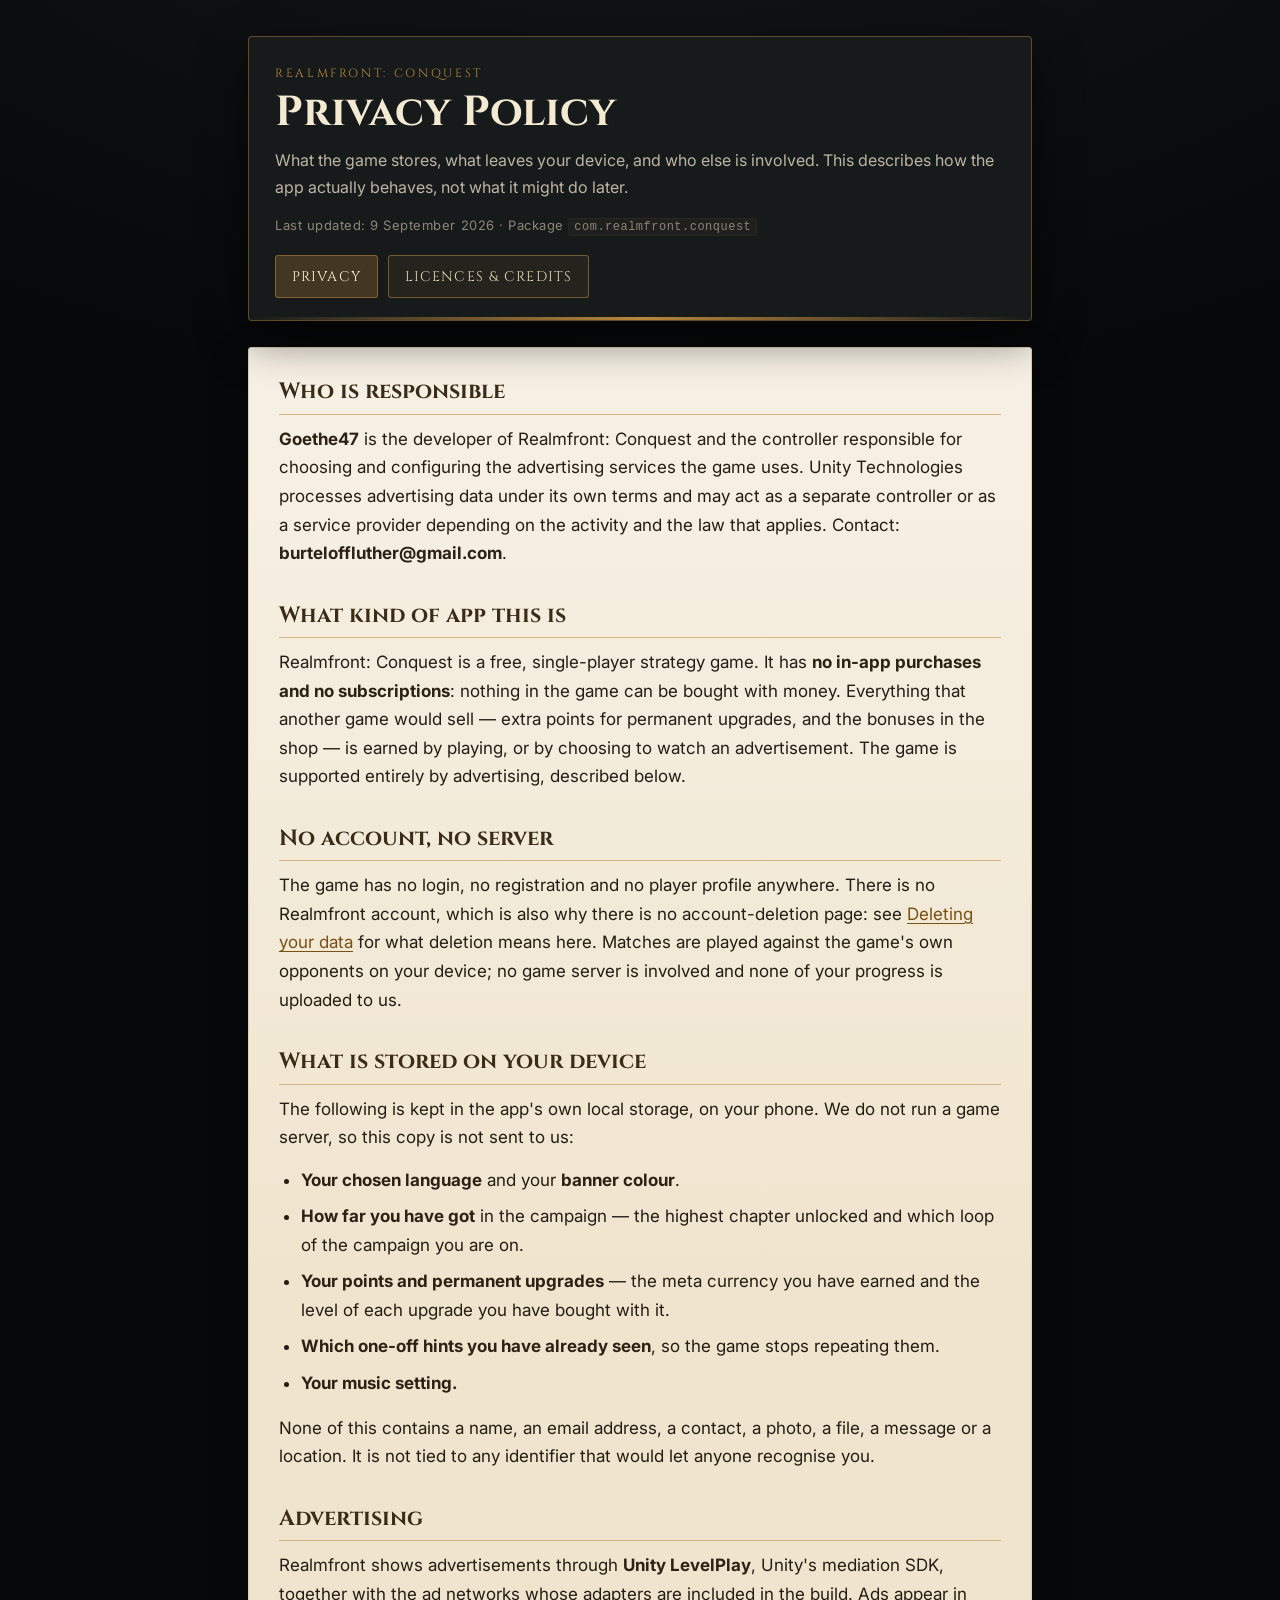
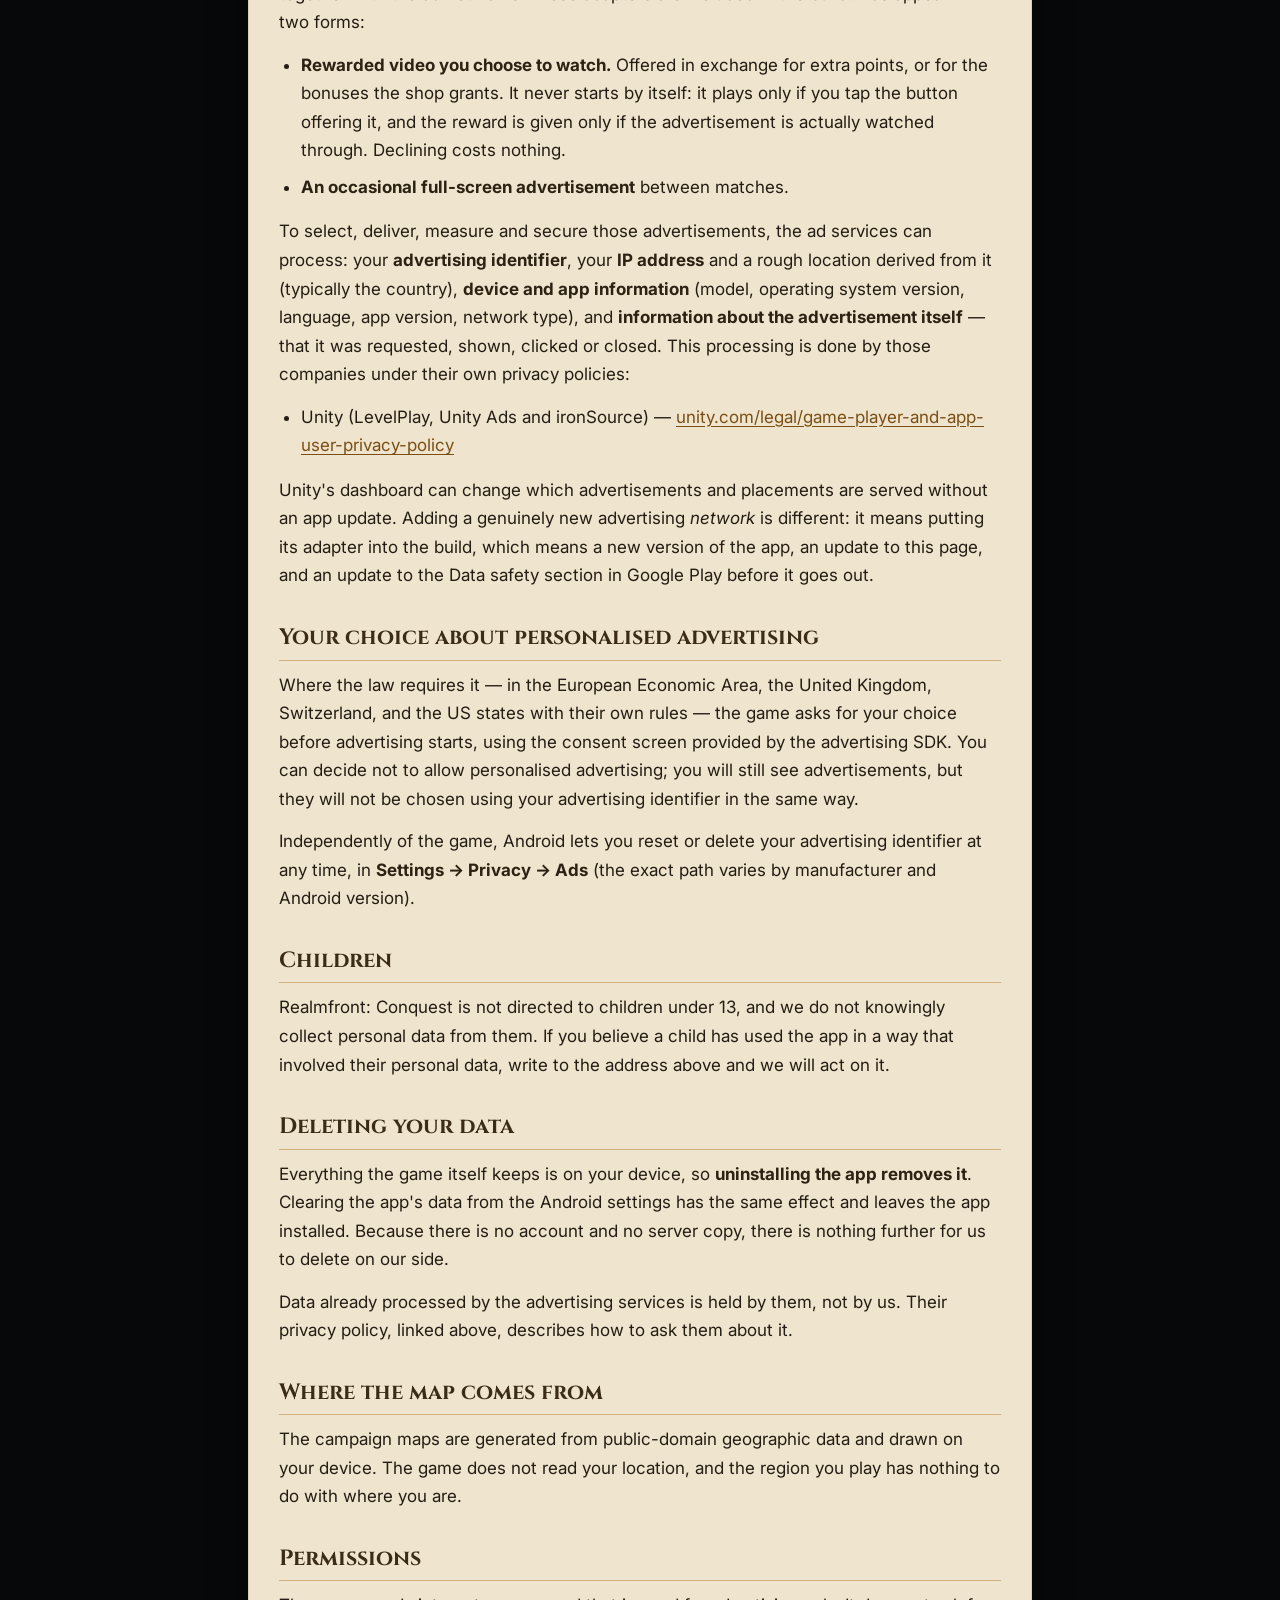
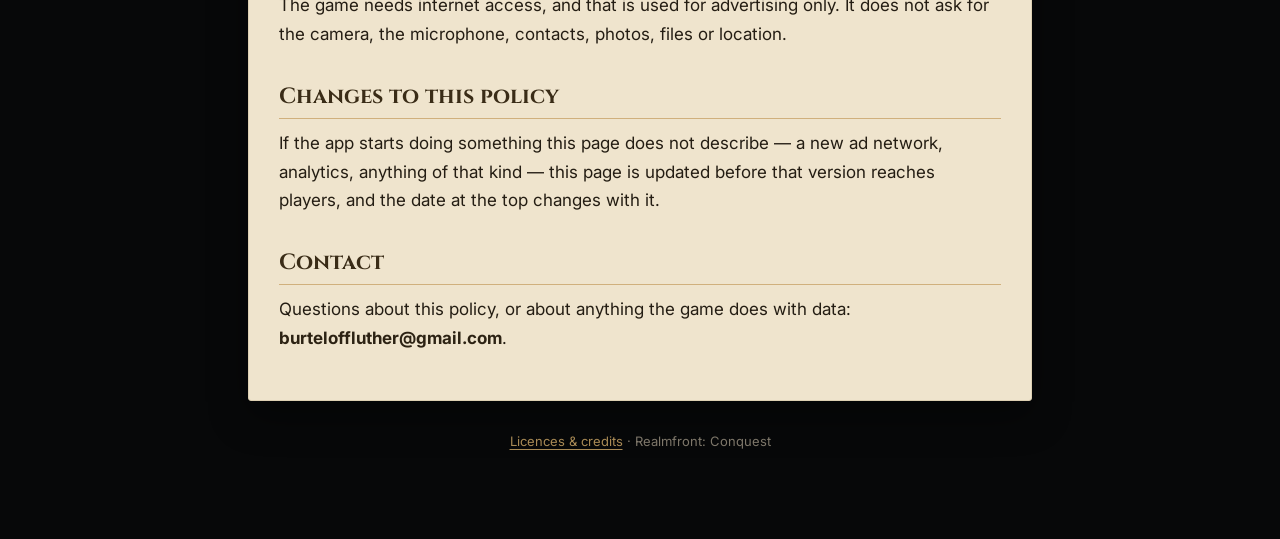
==== index.html @ 70ff1610 "Завести правовые страницы Realmfront Политика конфиденциальности и список лицензий, статическим сайт" ====
<!doctype html>
<html lang="en">
<head>
  <meta charset="utf-8" />
  <meta name="viewport" content="width=device-width,initial-scale=1" />
  <title>Realmfront: Conquest — Privacy Policy</title>
  <meta name="description" content="Privacy policy for Realmfront: Conquest, a free ad-supported strategy game for Android." />
  <link rel="stylesheet" href="styles.css" />
</head>
<body>
  <main class="container">
    <header class="deck">
      <p class="eyebrow">Realmfront: Conquest</p>
      <h1>Privacy Policy</h1>
      <p class="lead">What the game stores, what leaves your device, and who else is involved. This describes how the app actually behaves, not what it might do later.</p>
      <p class="stamp">Last updated: 9 September 2026 · Package <code>com.realmfront.conquest</code></p>
      <nav class="nav">
        <a href="index.html" aria-current="page">Privacy</a>
        <a href="licenses.html">Licences &amp; credits</a>
      </nav>
    </header>

    <section class="sheet">
      <h2>Who is responsible</h2>
      <p><strong>Goethe47</strong> is the developer of Realmfront: Conquest and the controller responsible for choosing and configuring the advertising services the game uses. Unity Technologies processes advertising data under its own terms and may act as a separate controller or as a service provider depending on the activity and the law that applies. Contact: <strong>burteloffluther@gmail.com</strong>.</p>

      <h2>What kind of app this is</h2>
      <p>Realmfront: Conquest is a free, single-player strategy game. It has <strong>no in-app purchases and no subscriptions</strong>: nothing in the game can be bought with money. Everything that another game would sell — extra points for permanent upgrades, and the bonuses in the shop — is earned by playing, or by choosing to watch an advertisement. The game is supported entirely by advertising, described below.</p>

      <h2>No account, no server</h2>
      <p>The game has no login, no registration and no player profile anywhere. There is no Realmfront account, which is also why there is no account-deletion page: see <a href="#deletion">Deleting your data</a> for what deletion means here. Matches are played against the game's own opponents on your device; no game server is involved and none of your progress is uploaded to us.</p>

      <h2>What is stored on your device</h2>
      <p>The following is kept in the app's own local storage, on your phone. We do not run a game server, so this copy is not sent to us:</p>
      <ul>
        <li><strong>Your chosen language</strong> and your <strong>banner colour</strong>.</li>
        <li><strong>How far you have got</strong> in the campaign — the highest chapter unlocked and which loop of the campaign you are on.</li>
        <li><strong>Your points and permanent upgrades</strong> — the meta currency you have earned and the level of each upgrade you have bought with it.</li>
        <li><strong>Which one-off hints you have already seen</strong>, so the game stops repeating them.</li>
        <li><strong>Your music setting.</strong></li>
      </ul>
      <p>None of this contains a name, an email address, a contact, a photo, a file, a message or a location. It is not tied to any identifier that would let anyone recognise you.</p>

      <h2>Advertising</h2>
      <p>Realmfront shows advertisements through <strong>Unity LevelPlay</strong>, Unity's mediation SDK, together with the ad networks whose adapters are included in the build. Ads appear in two forms:</p>
      <ul>
        <li><strong>Rewarded video you choose to watch.</strong> Offered in exchange for extra points, or for the bonuses the shop grants. It never starts by itself: it plays only if you tap the button offering it, and the reward is given only if the advertisement is actually watched through. Declining costs nothing.</li>
        <li><strong>An occasional full-screen advertisement</strong> between matches.</li>
      </ul>
      <p>To select, deliver, measure and secure those advertisements, the ad services can process: your <strong>advertising identifier</strong>, your <strong>IP address</strong> and a rough location derived from it (typically the country), <strong>device and app information</strong> (model, operating system version, language, app version, network type), and <strong>information about the advertisement itself</strong> — that it was requested, shown, clicked or closed. This processing is done by those companies under their own privacy policies:</p>
      <ul>
        <li>Unity (LevelPlay, Unity Ads and ironSource) — <a href="https://unity.com/legal/game-player-and-app-user-privacy-policy" rel="noopener">unity.com/legal/game-player-and-app-user-privacy-policy</a></li>
      </ul>
      <p>Unity's dashboard can change which advertisements and placements are served without an app update. Adding a genuinely new advertising <em>network</em> is different: it means putting its adapter into the build, which means a new version of the app, an update to this page, and an update to the Data safety section in Google Play before it goes out.</p>

      <h2>Your choice about personalised advertising</h2>
      <p>Where the law requires it — in the European Economic Area, the United Kingdom, Switzerland, and the US states with their own rules — the game asks for your choice before advertising starts, using the consent screen provided by the advertising SDK. You can decide not to allow personalised advertising; you will still see advertisements, but they will not be chosen using your advertising identifier in the same way.</p>
      <p>Independently of the game, Android lets you reset or delete your advertising identifier at any time, in <strong>Settings → Privacy → Ads</strong> (the exact path varies by manufacturer and Android version).</p>

      <h2>Children</h2>
      <p>Realmfront: Conquest is not directed to children under 13, and we do not knowingly collect personal data from them. If you believe a child has used the app in a way that involved their personal data, write to the address above and we will act on it.</p>

      <h2 id="deletion">Deleting your data</h2>
      <p>Everything the game itself keeps is on your device, so <strong>uninstalling the app removes it</strong>. Clearing the app's data from the Android settings has the same effect and leaves the app installed. Because there is no account and no server copy, there is nothing further for us to delete on our side.</p>
      <p>Data already processed by the advertising services is held by them, not by us. Their privacy policy, linked above, describes how to ask them about it.</p>

      <h2>Where the map comes from</h2>
      <p>The campaign maps are generated from public-domain geographic data and drawn on your device. The game does not read your location, and the region you play has nothing to do with where you are.</p>

      <h2>Permissions</h2>
      <p>The game needs internet access, and that is used for advertising only. It does not ask for the camera, the microphone, contacts, photos, files or location.</p>

      <h2>Changes to this policy</h2>
      <p>If the app starts doing something this page does not describe — a new ad network, analytics, anything of that kind — this page is updated before that version reaches players, and the date at the top changes with it.</p>

      <h2>Contact</h2>
      <p>Questions about this policy, or about anything the game does with data: <strong>burteloffluther@gmail.com</strong>.</p>
    </section>

    <footer>
      <p><a href="licenses.html">Licences &amp; credits</a> · Realmfront: Conquest</p>
    </footer>
  </main>
</body>
</html>
---- styles.css ----
/* Realmfront: Conquest — legal pages.
   The game is a parchment map under a dark command deck with gold rules, and
   these pages are the same three materials: dark ground, parchment sheet, gold. */

@import url("https://fonts.googleapis.com/css2?family=Cinzel:wght@500;700&family=Inter:wght@400;500;600&display=swap");

:root {
  --ground: #0d0f10;
  --ground-deep: #070809;
  --parchment: #efe4cd;
  --parchment-edge: #ddcfb2;
  --ink: #241d13;
  --ink-soft: #5b4f3c;
  --gold: #b8873c;
  --gold-bright: #d8a85a;
  --gold-line: rgba(184, 135, 60, 0.55);
  --deck: #171a1b;
}

* { box-sizing: border-box; }

html { -webkit-text-size-adjust: 100%; }

body {
  margin: 0;
  background:
    radial-gradient(1200px 700px at 50% -8%, #1b1f20 0%, var(--ground) 55%, var(--ground-deep) 100%);
  color: var(--ink);
  font-family: "Inter", "Segoe UI", system-ui, sans-serif;
  line-height: 1.68;
  font-size: 17px;
}

.container {
  max-width: 820px;
  margin: 0 auto;
  padding: 36px 18px 72px;
}

/* --- the command deck at the top of every page ---------------------------- */

.deck {
  background: var(--deck);
  border: 1px solid rgba(184, 135, 60, 0.45);
  border-radius: 4px;
  padding: 26px 26px 22px;
  margin-bottom: 26px;
  box-shadow: 0 18px 46px rgba(0, 0, 0, 0.55);
  position: relative;
}

.deck::after {
  content: "";
  position: absolute;
  left: 0;
  right: 0;
  bottom: 0;
  height: 3px;
  background: linear-gradient(90deg, transparent, var(--gold), transparent);
}

.eyebrow {
  margin: 0 0 6px;
  font-family: "Cinzel", Georgia, serif;
  letter-spacing: 0.22em;
  text-transform: uppercase;
  font-size: 12px;
  color: var(--gold);
}

.deck h1 {
  margin: 0 0 10px;
  font-family: "Cinzel", Georgia, serif;
  font-weight: 700;
  font-size: clamp(28px, 6vw, 42px);
  line-height: 1.14;
  color: #f4ead2;
}

.lead {
  margin: 0;
  color: #bdb5a4;
  font-size: 16px;
}

.stamp {
  margin: 14px 0 0;
  font-size: 13px;
  color: #8d8677;
  letter-spacing: 0.04em;
}

/* --- the parchment the text is written on --------------------------------- */

.sheet {
  background:
    linear-gradient(180deg, rgba(255, 255, 255, 0.5) 0%, rgba(255, 255, 255, 0) 30%),
    var(--parchment);
  border: 1px solid var(--parchment-edge);
  border-radius: 3px;
  padding: 30px 30px 34px;
  box-shadow: 0 14px 38px rgba(0, 0, 0, 0.42);
}

.sheet + .sheet { margin-top: 22px; }

h2 {
  font-family: "Cinzel", Georgia, serif;
  font-weight: 700;
  font-size: 22px;
  line-height: 1.25;
  margin: 34px 0 10px;
  padding-bottom: 8px;
  border-bottom: 1px solid var(--gold-line);
  color: #3a2c17;
}

.sheet > h2:first-child { margin-top: 0; }

h3 {
  font-family: "Cinzel", Georgia, serif;
  font-size: 17px;
  margin: 22px 0 6px;
  color: #3a2c17;
}

p { margin: 0 0 14px; }

ul { margin: 0 0 16px; padding-left: 22px; }

li { margin-bottom: 8px; }

strong { color: #2c2213; }

code {
  font-family: ui-monospace, "Cascadia Mono", Consolas, monospace;
  font-size: 0.92em;
  background: rgba(90, 70, 40, 0.12);
  border: 1px solid rgba(90, 70, 40, 0.2);
  border-radius: 3px;
  padding: 1px 5px;
}

a { color: #7a4f14; text-underline-offset: 3px; }

a:hover { color: #96631a; }

/* --- credit entries ------------------------------------------------------- */

.credit {
  border-left: 3px solid var(--gold-line);
  padding: 2px 0 2px 16px;
  margin: 0 0 20px;
}

.credit p { margin: 0 0 6px; }

.credit .what {
  font-size: 13px;
  letter-spacing: 0.06em;
  text-transform: uppercase;
  color: var(--ink-soft);
  margin-bottom: 2px;
}

.quote {
  background: rgba(90, 70, 40, 0.09);
  border: 1px solid rgba(90, 70, 40, 0.18);
  border-radius: 3px;
  padding: 12px 14px;
  font-size: 15px;
  margin: 0 0 12px;
}

/* --- links between the two pages ------------------------------------------ */

.nav {
  display: flex;
  flex-wrap: wrap;
  gap: 10px;
  margin-top: 18px;
}

.nav a {
  font-family: "Cinzel", Georgia, serif;
  font-size: 14px;
  letter-spacing: 0.08em;
  text-transform: uppercase;
  text-decoration: none;
  color: #e8d9b6;
  border: 1px solid rgba(184, 135, 60, 0.55);
  border-radius: 3px;
  padding: 9px 16px;
  background: rgba(184, 135, 60, 0.09);
}

.nav a:hover {
  background: rgba(184, 135, 60, 0.2);
  color: #fff3d9;
}

.nav a[aria-current="page"] {
  background: rgba(184, 135, 60, 0.28);
  color: #fff3d9;
}

footer {
  margin-top: 30px;
  text-align: center;
  color: #7e776a;
  font-size: 13px;
}

footer a { color: #a98a55; }

@media (max-width: 560px) {
  body { font-size: 16px; }
  .sheet { padding: 22px 18px 26px; }
  .deck { padding: 20px 18px 18px; }
}
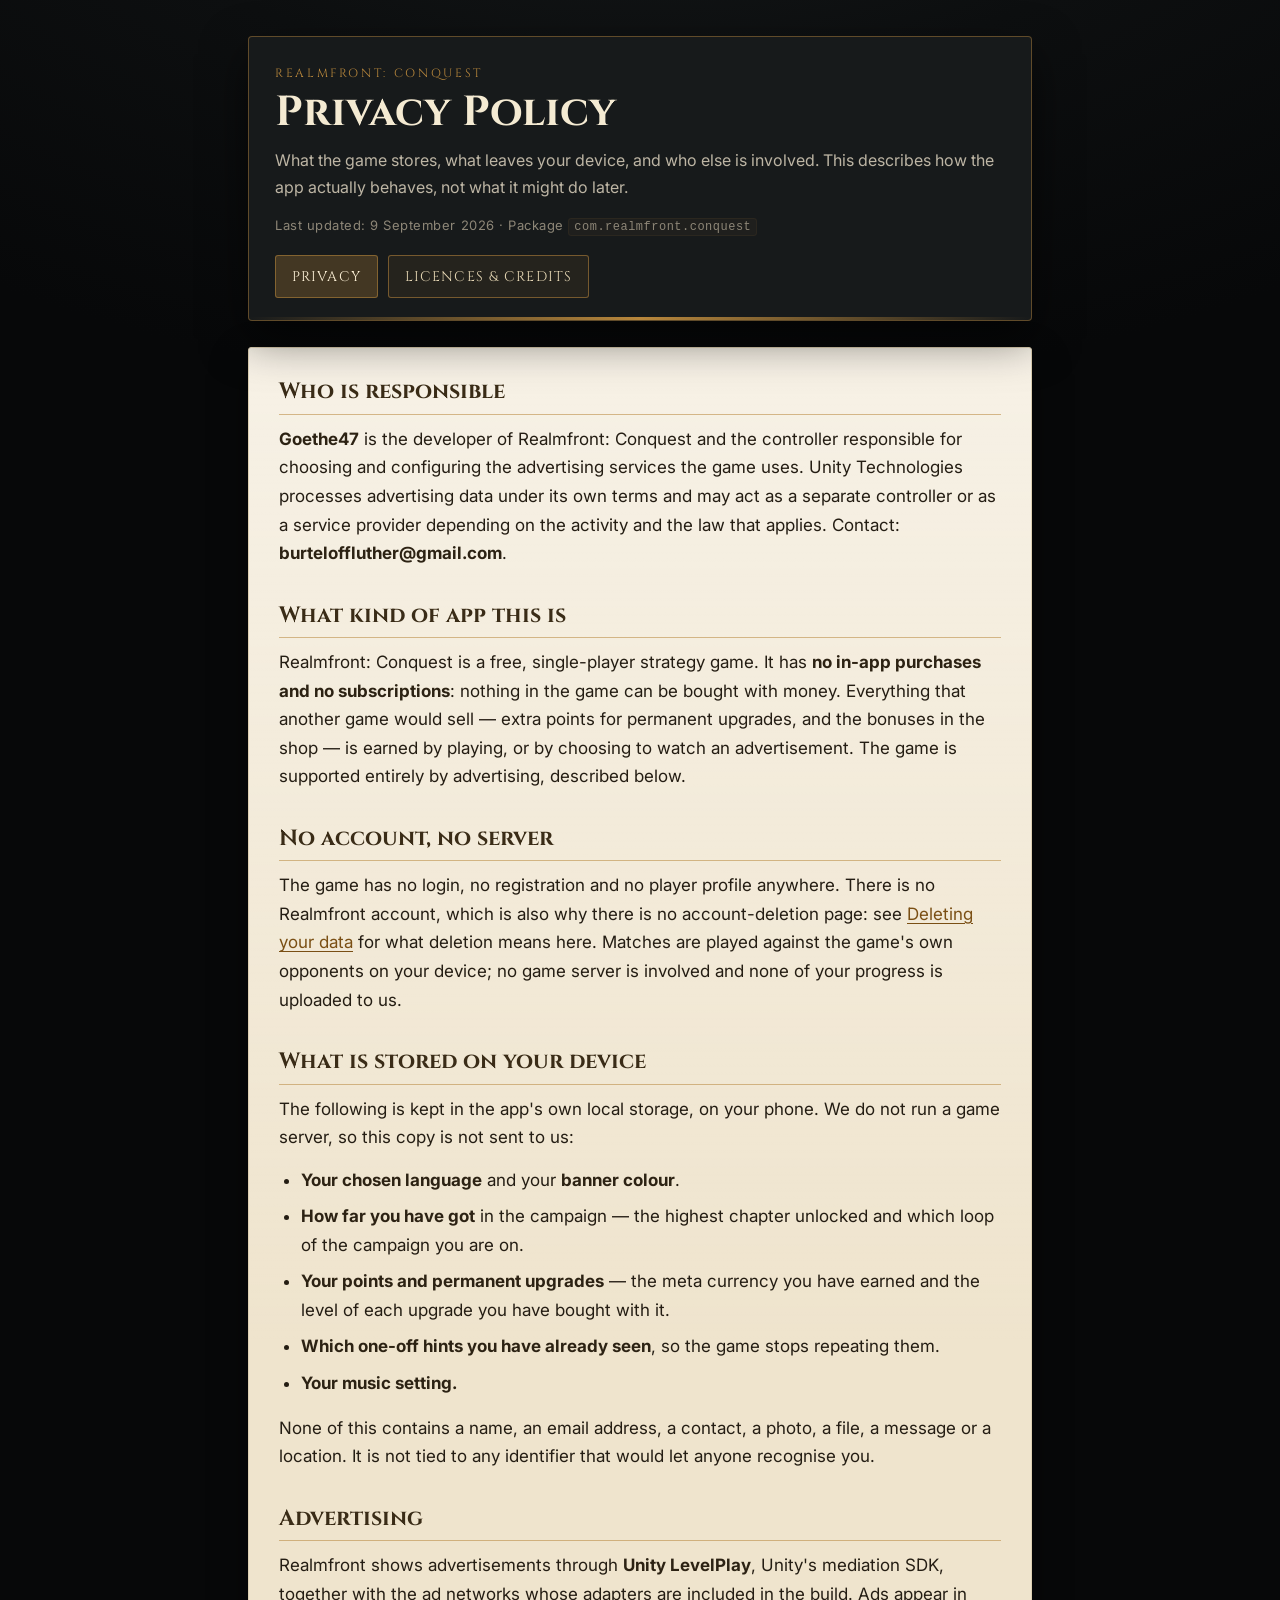
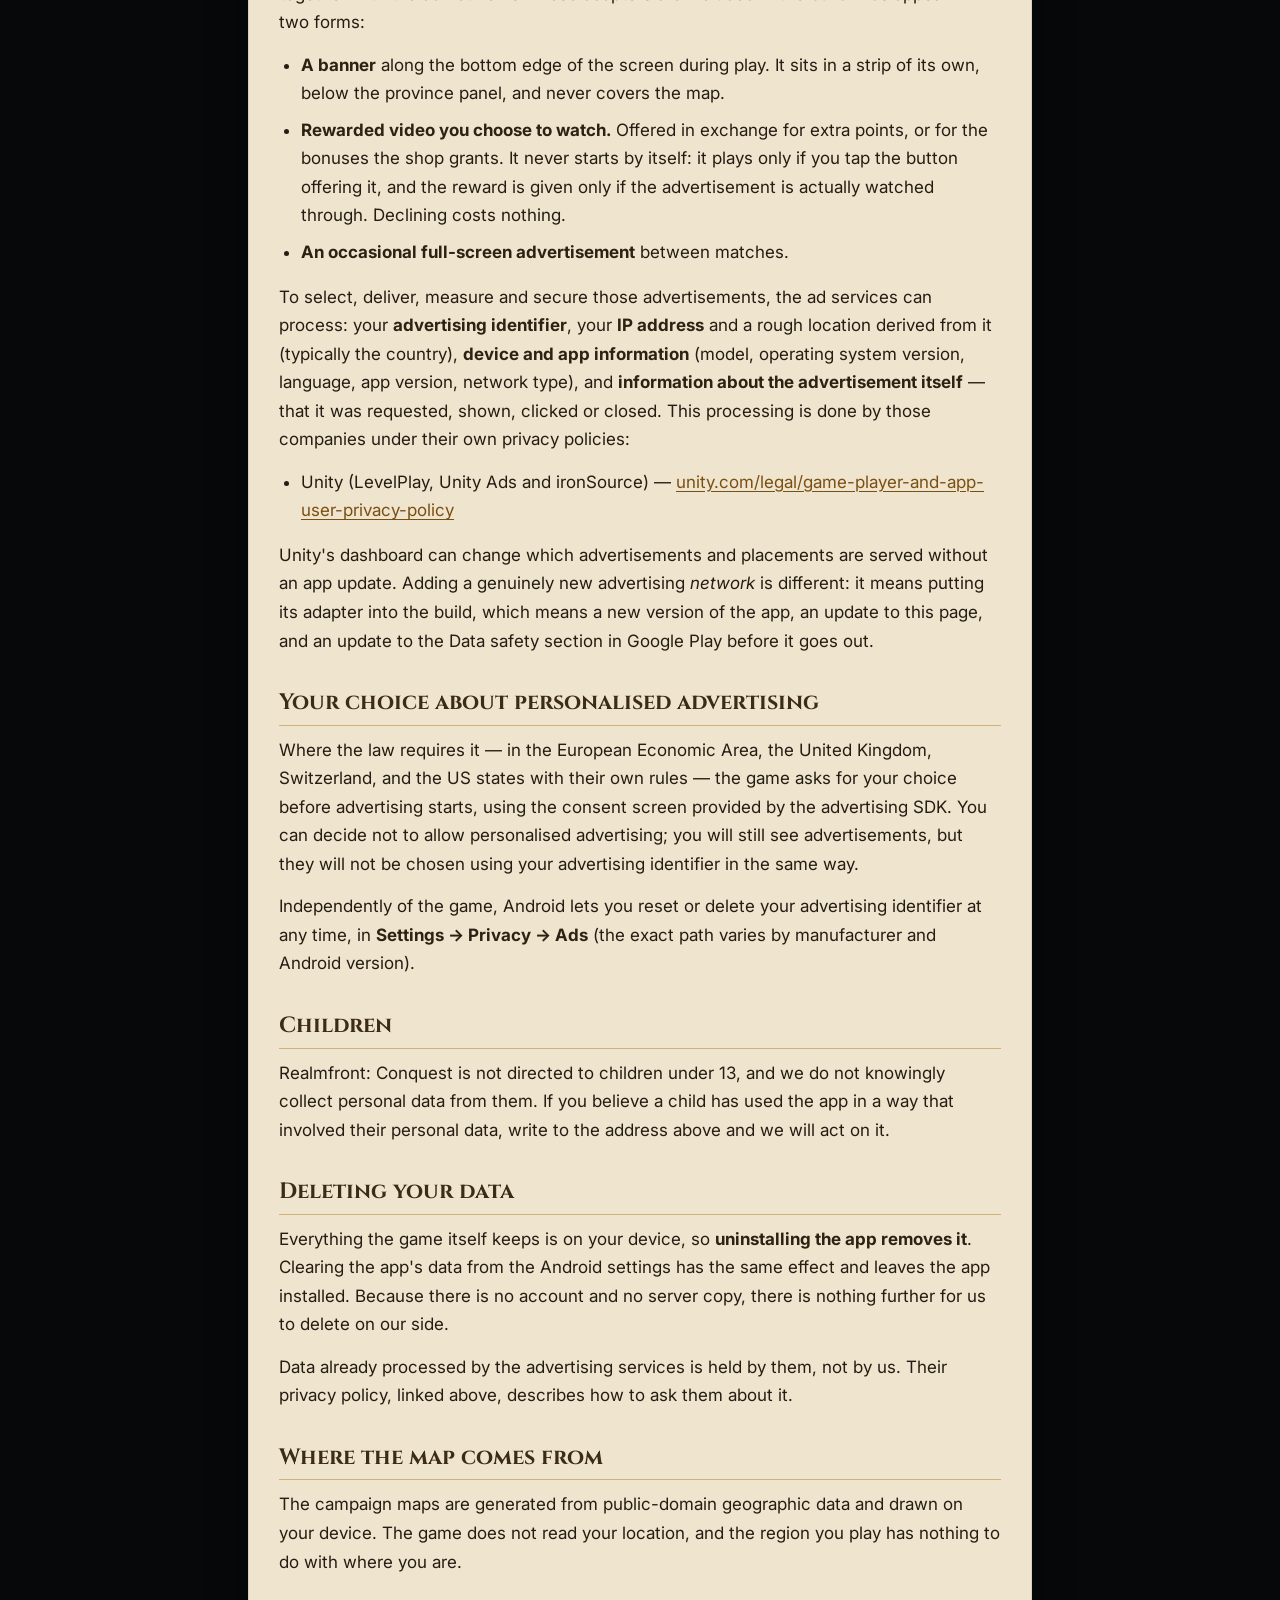
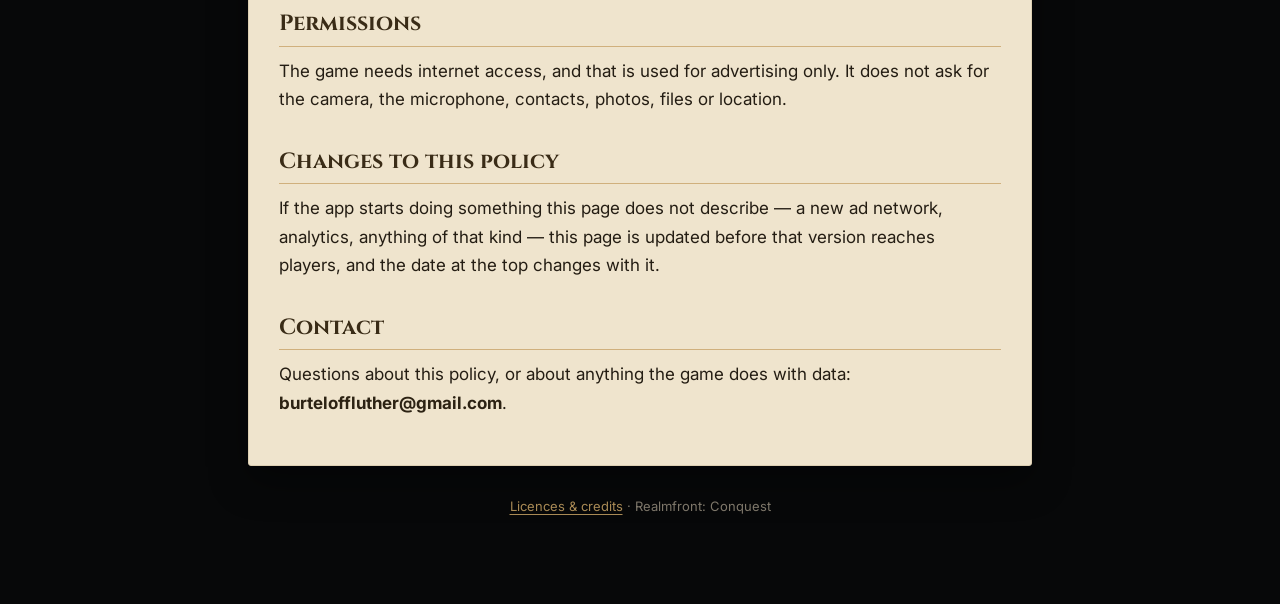
==== commit 37b5a70d: "Внести баннер в политику Внизу экрана под баннер отведена своя полоса, панель провинции поднята над " ====
--- a/index.html
+++ b/index.html
@@ -44,6 +44,7 @@
       <h2>Advertising</h2>
       <p>Realmfront shows advertisements through <strong>Unity LevelPlay</strong>, Unity's mediation SDK, together with the ad networks whose adapters are included in the build. Ads appear in two forms:</p>
       <ul>
+        <li><strong>A banner</strong> along the bottom edge of the screen during play. It sits in a strip of its own, below the province panel, and never covers the map.</li>
         <li><strong>Rewarded video you choose to watch.</strong> Offered in exchange for extra points, or for the bonuses the shop grants. It never starts by itself: it plays only if you tap the button offering it, and the reward is given only if the advertisement is actually watched through. Declining costs nothing.</li>
         <li><strong>An occasional full-screen advertisement</strong> between matches.</li>
       </ul>
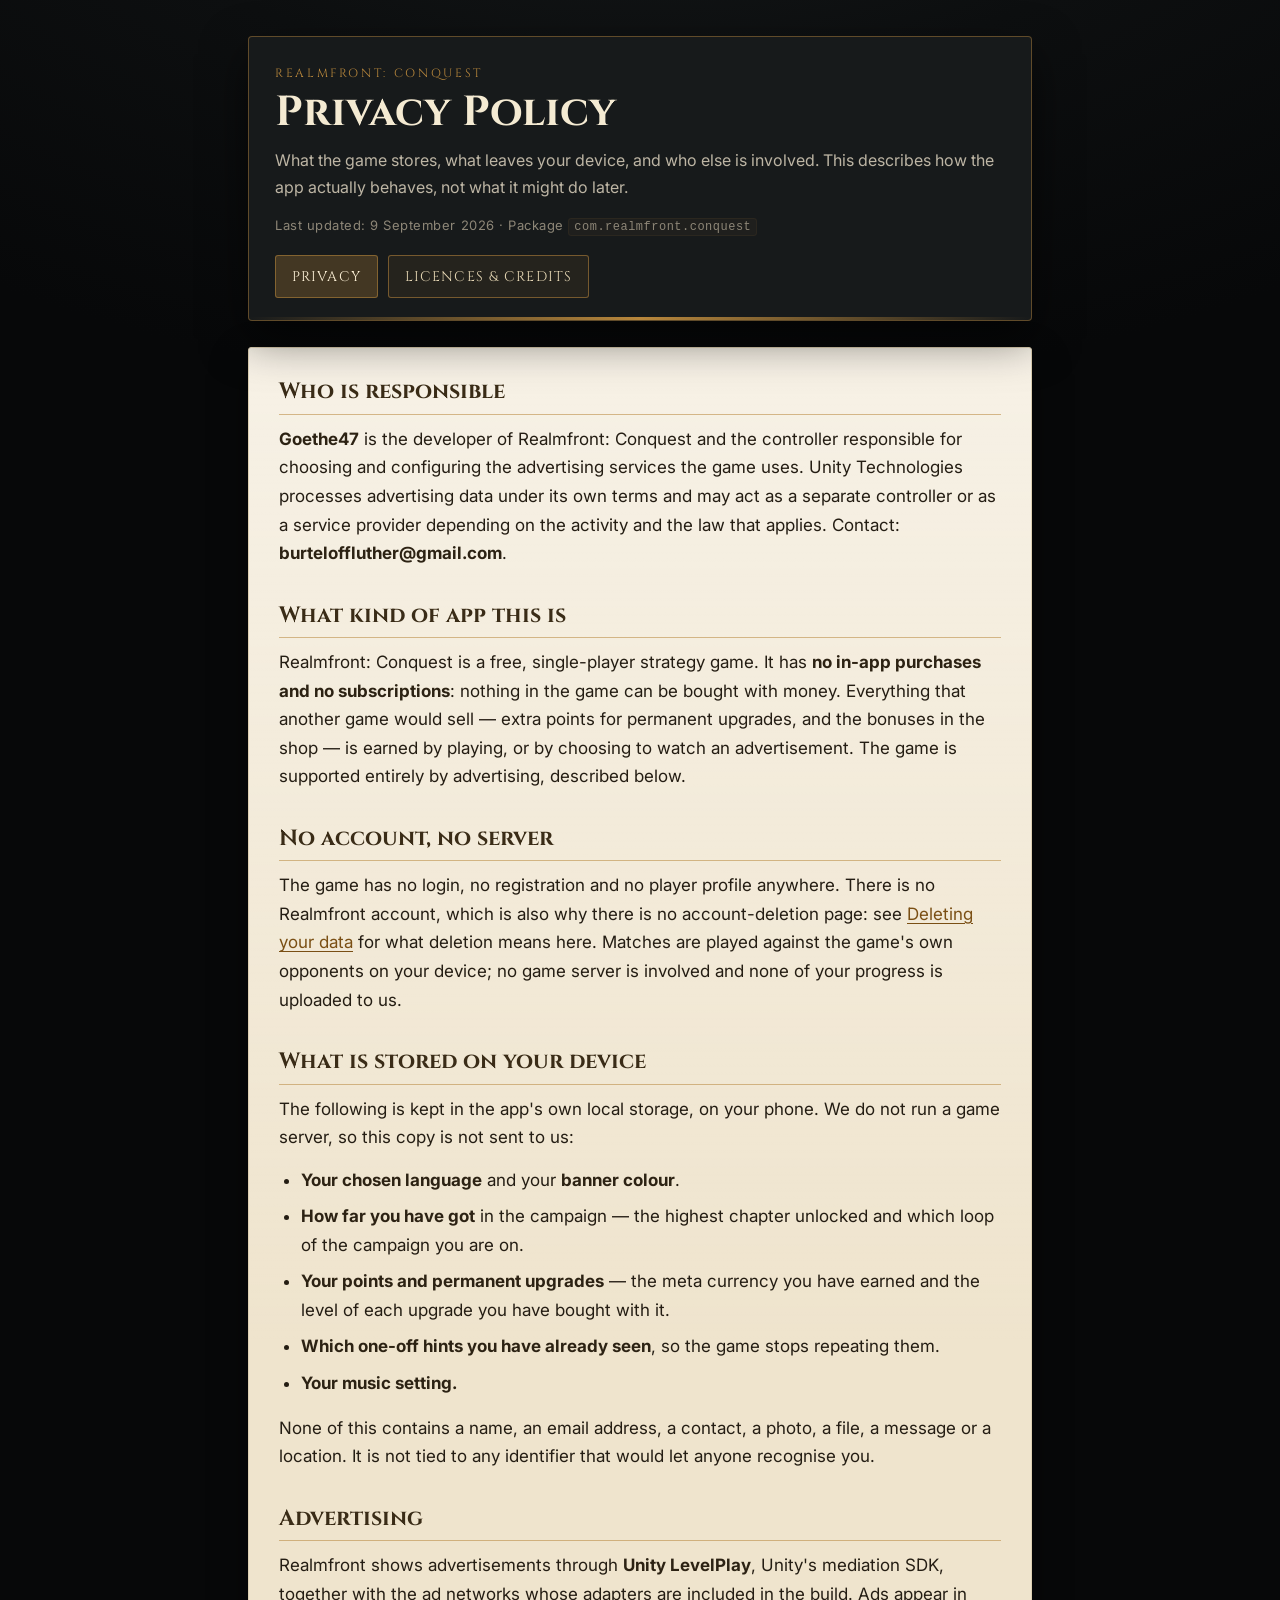
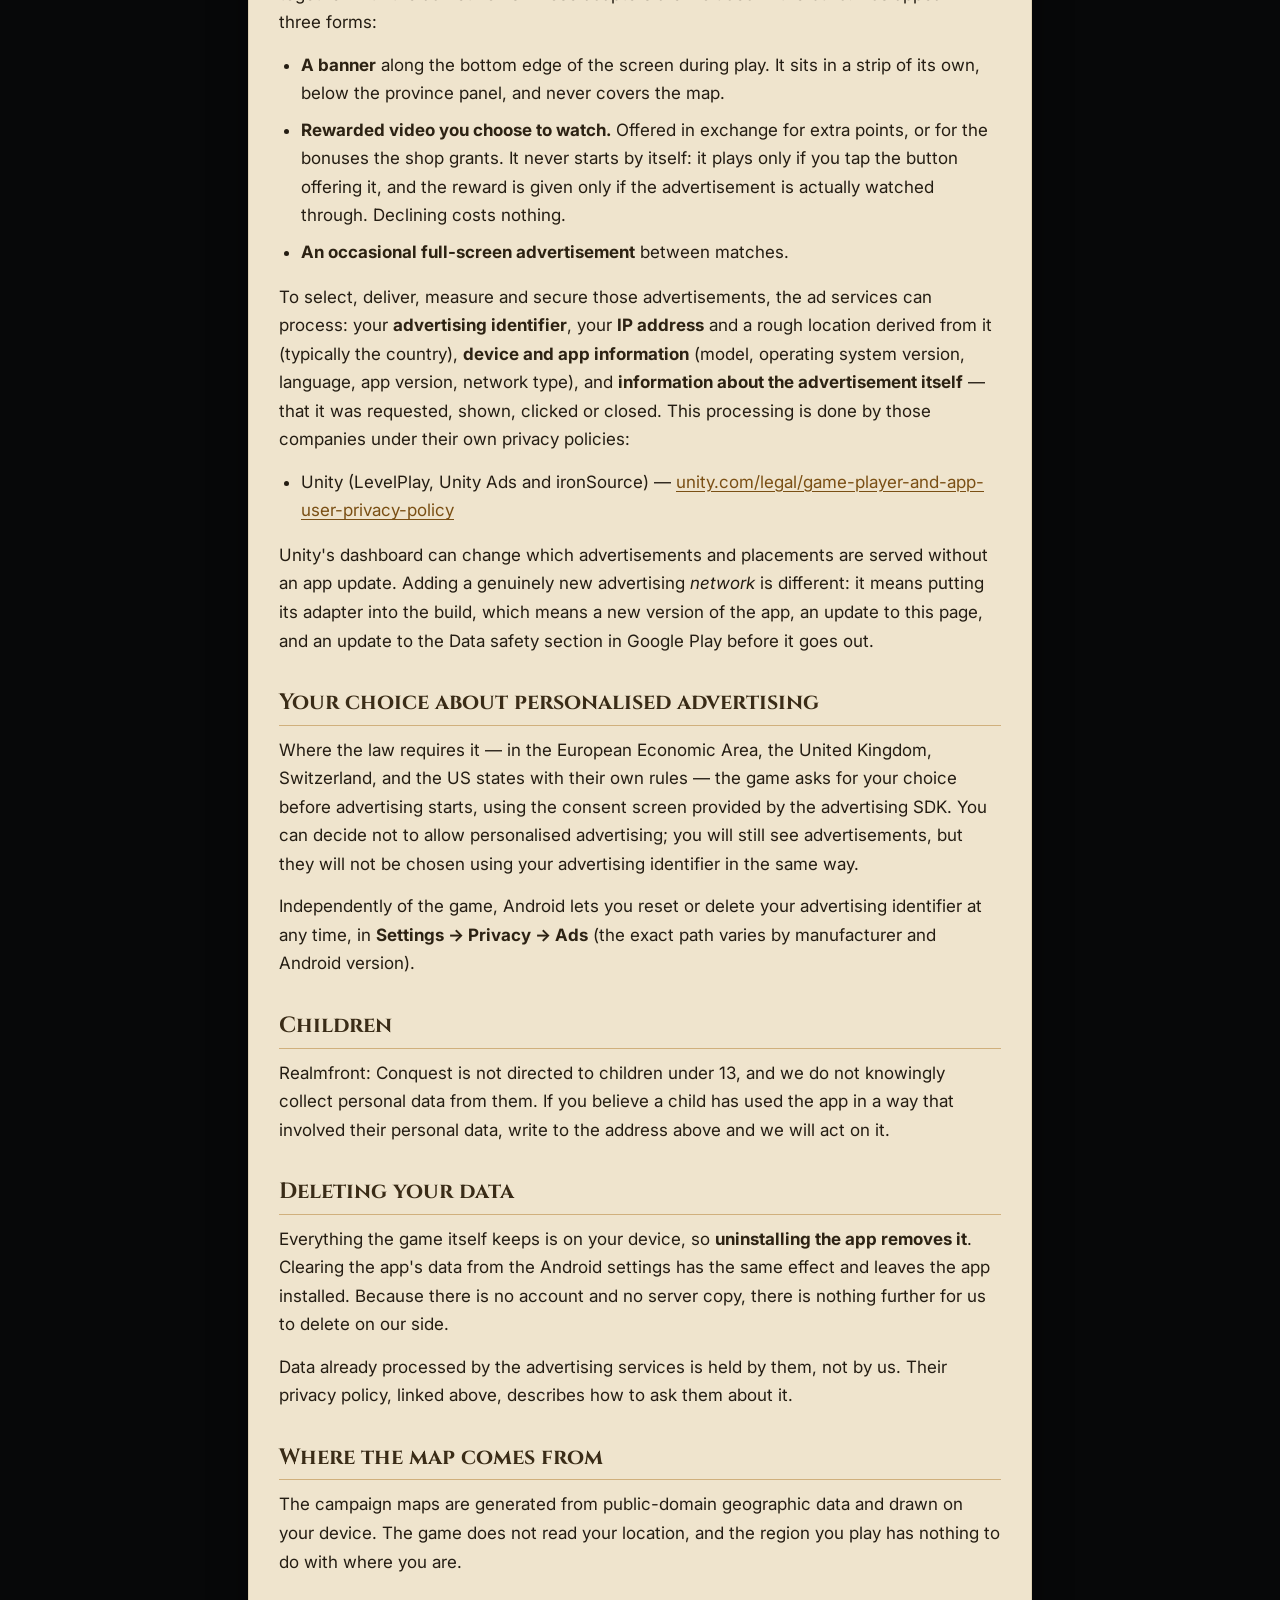
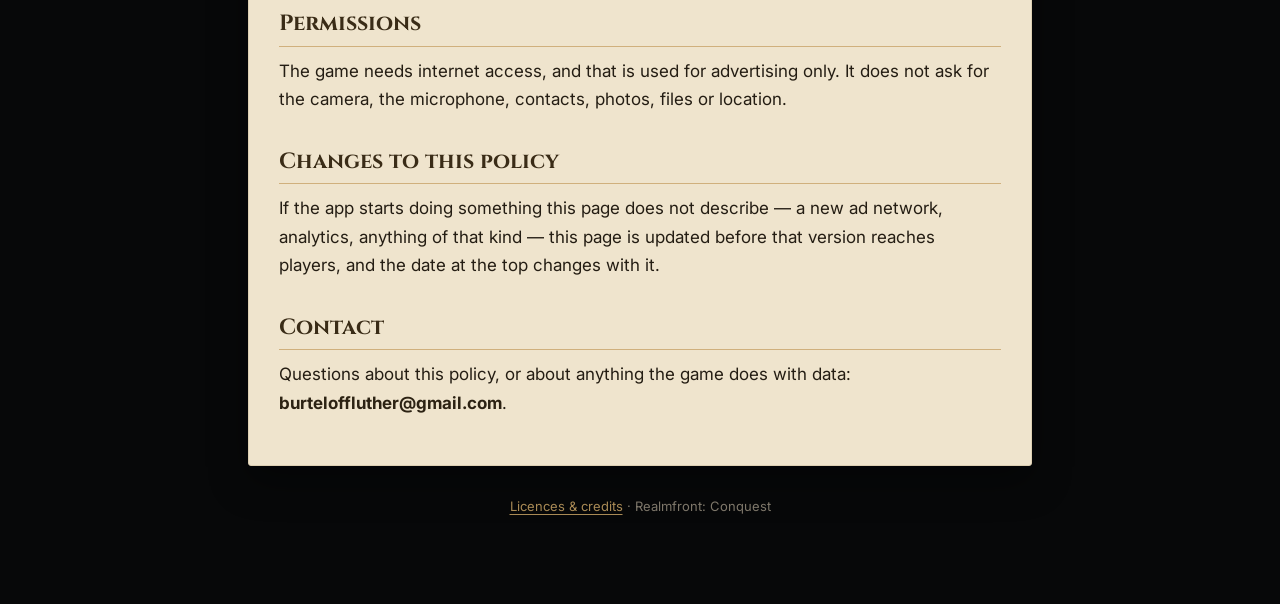
==== commit 4c19795b: "Поправить счёт форматов рекламы Co-Authored-By: Claude Opus 5 <noreply@anthropic.com>" ====
--- a/index.html
+++ b/index.html
@@ -42,7 +42,7 @@
       <p>None of this contains a name, an email address, a contact, a photo, a file, a message or a location. It is not tied to any identifier that would let anyone recognise you.</p>
 
       <h2>Advertising</h2>
-      <p>Realmfront shows advertisements through <strong>Unity LevelPlay</strong>, Unity's mediation SDK, together with the ad networks whose adapters are included in the build. Ads appear in two forms:</p>
+      <p>Realmfront shows advertisements through <strong>Unity LevelPlay</strong>, Unity's mediation SDK, together with the ad networks whose adapters are included in the build. Ads appear in three forms:</p>
       <ul>
         <li><strong>A banner</strong> along the bottom edge of the screen during play. It sits in a strip of its own, below the province panel, and never covers the map.</li>
         <li><strong>Rewarded video you choose to watch.</strong> Offered in exchange for extra points, or for the bonuses the shop grants. It never starts by itself: it plays only if you tap the button offering it, and the reward is given only if the advertisement is actually watched through. Declining costs nothing.</li>
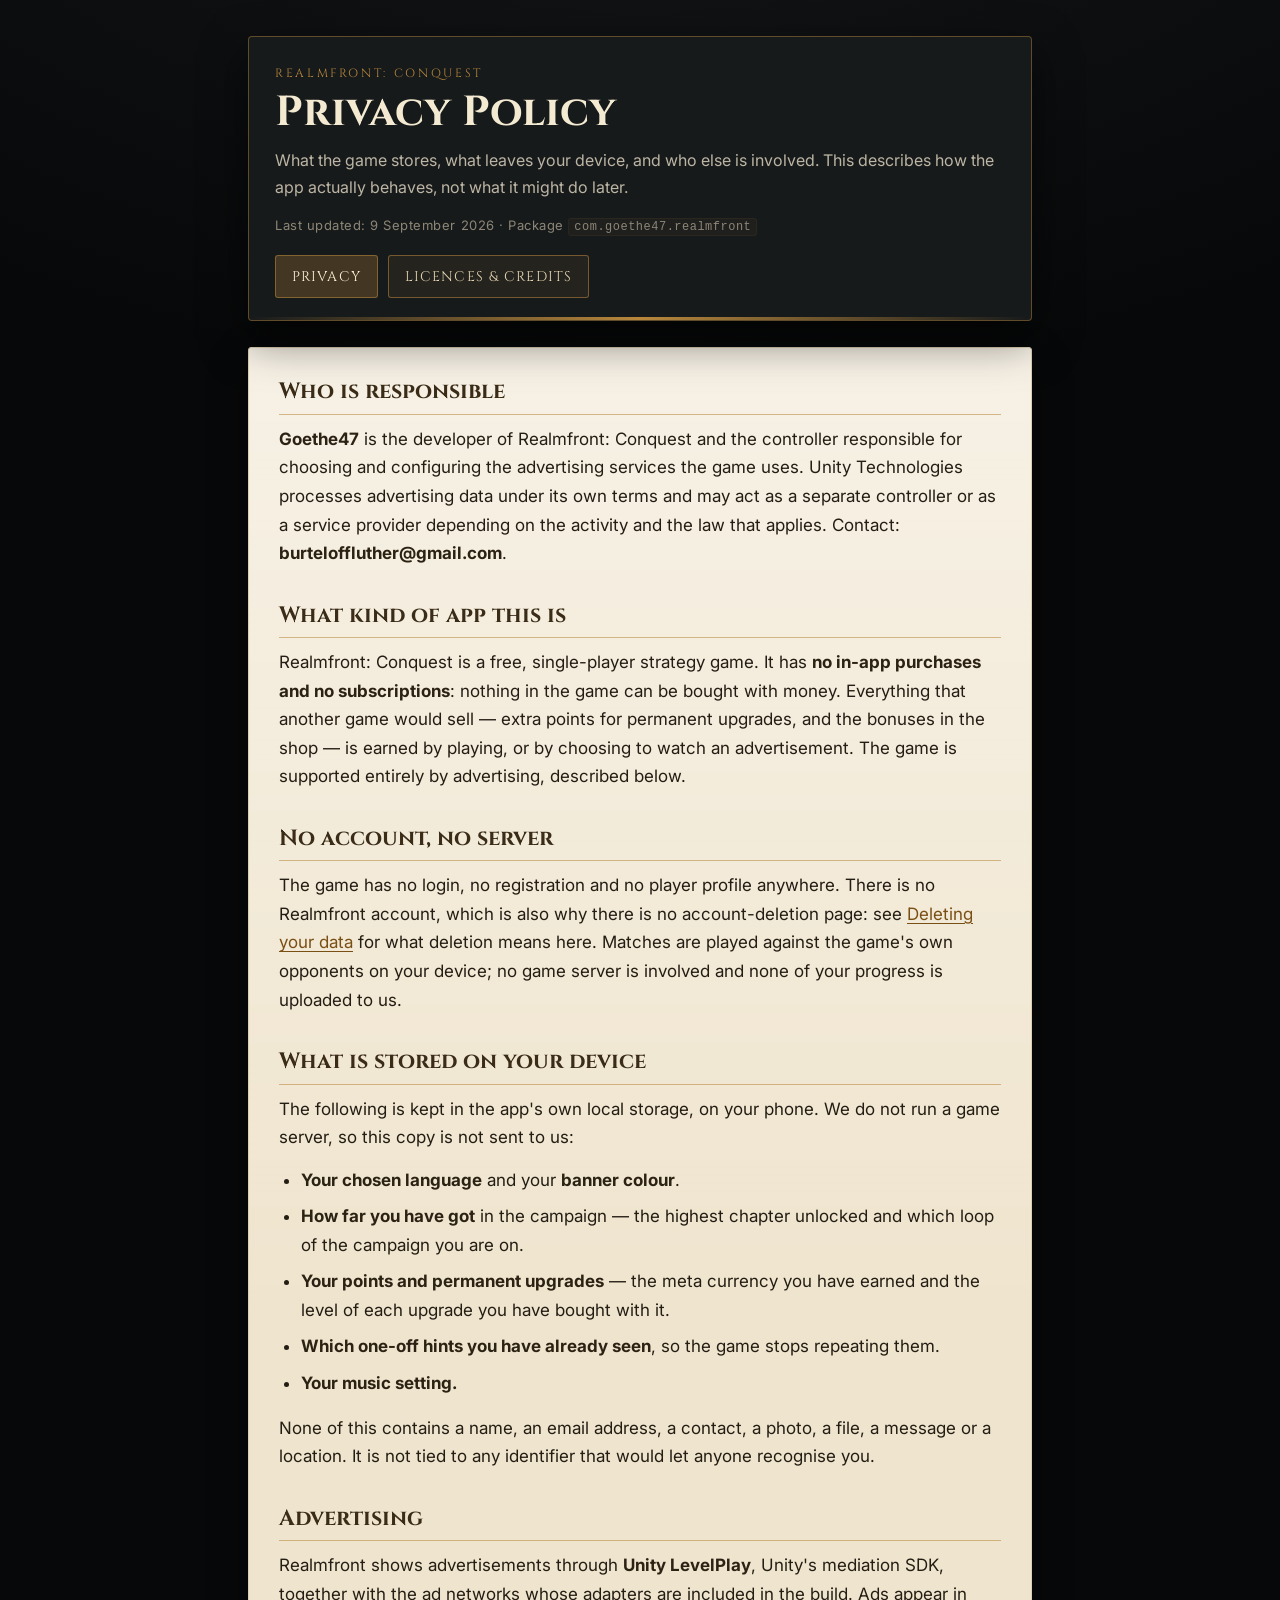
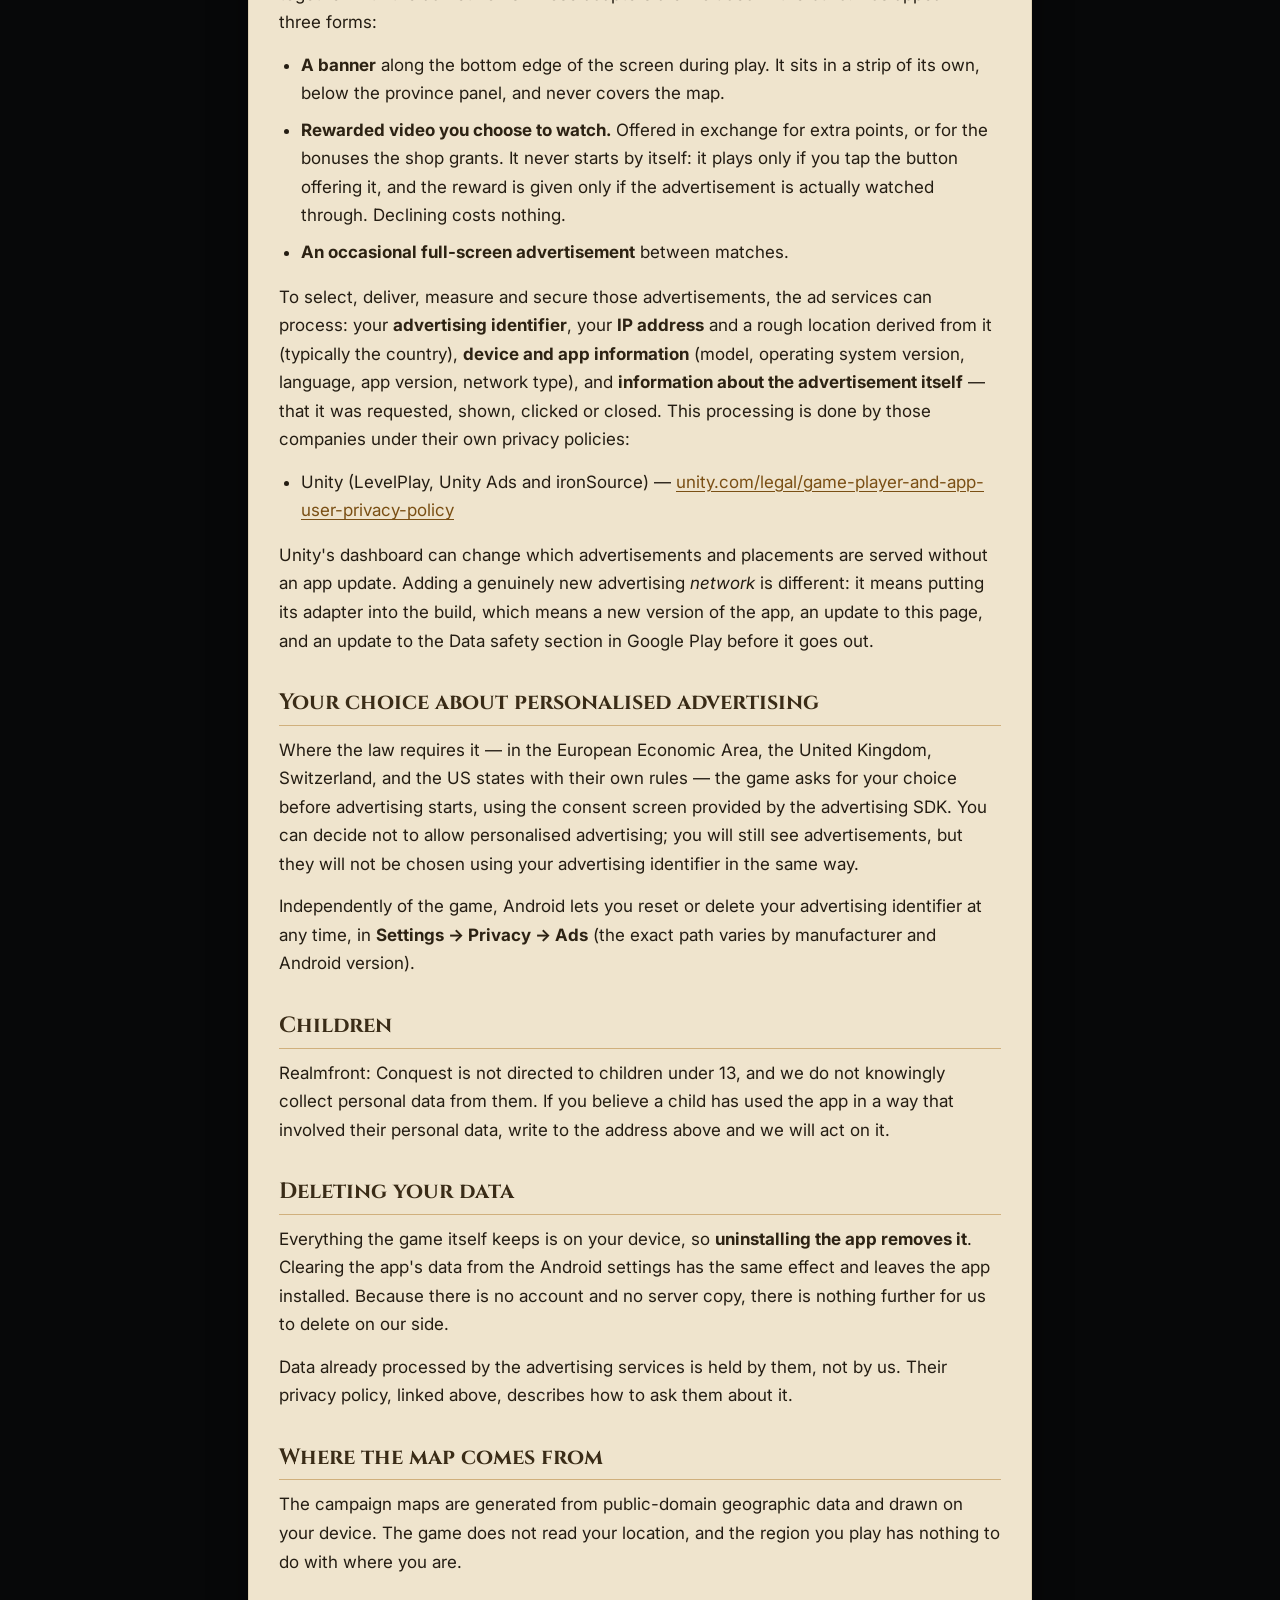
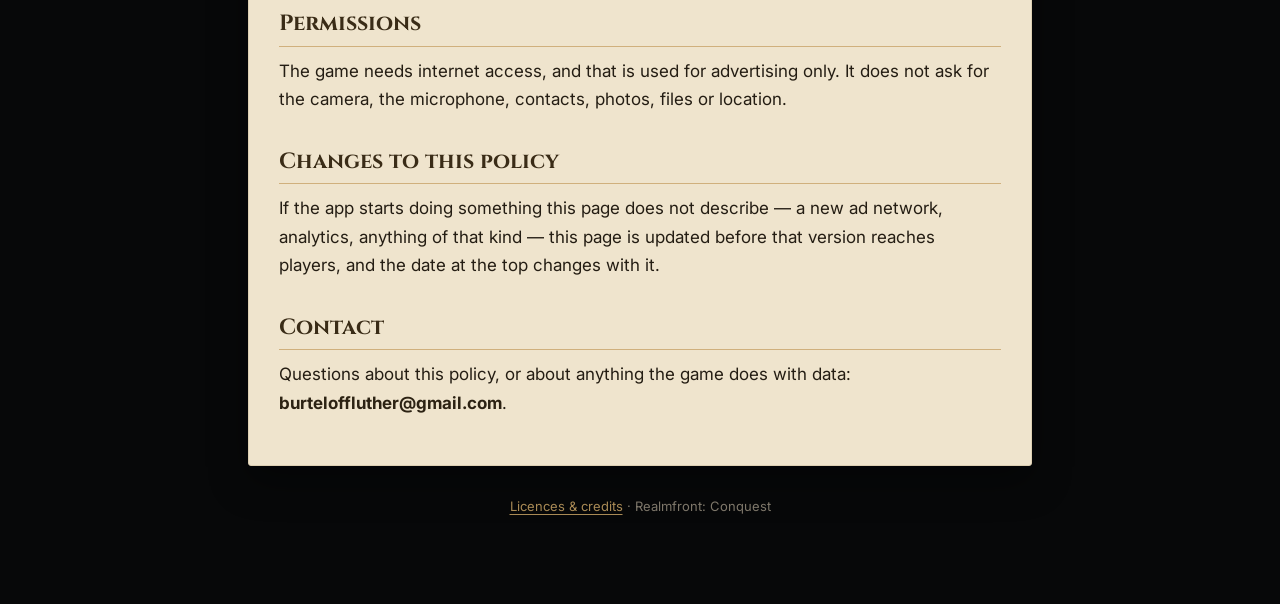
==== commit 1f3b6931: "Обновить имя пакета Co-Authored-By: Claude Opus 5 <noreply@anthropic.com>" ====
--- a/index.html
+++ b/index.html
@@ -13,7 +13,7 @@
       <p class="eyebrow">Realmfront: Conquest</p>
       <h1>Privacy Policy</h1>
       <p class="lead">What the game stores, what leaves your device, and who else is involved. This describes how the app actually behaves, not what it might do later.</p>
-      <p class="stamp">Last updated: 9 September 2026 · Package <code>com.realmfront.conquest</code></p>
+      <p class="stamp">Last updated: 9 September 2026 · Package <code>com.goethe47.realmfront</code></p>
       <nav class="nav">
         <a href="index.html" aria-current="page">Privacy</a>
         <a href="licenses.html">Licences &amp; credits</a>
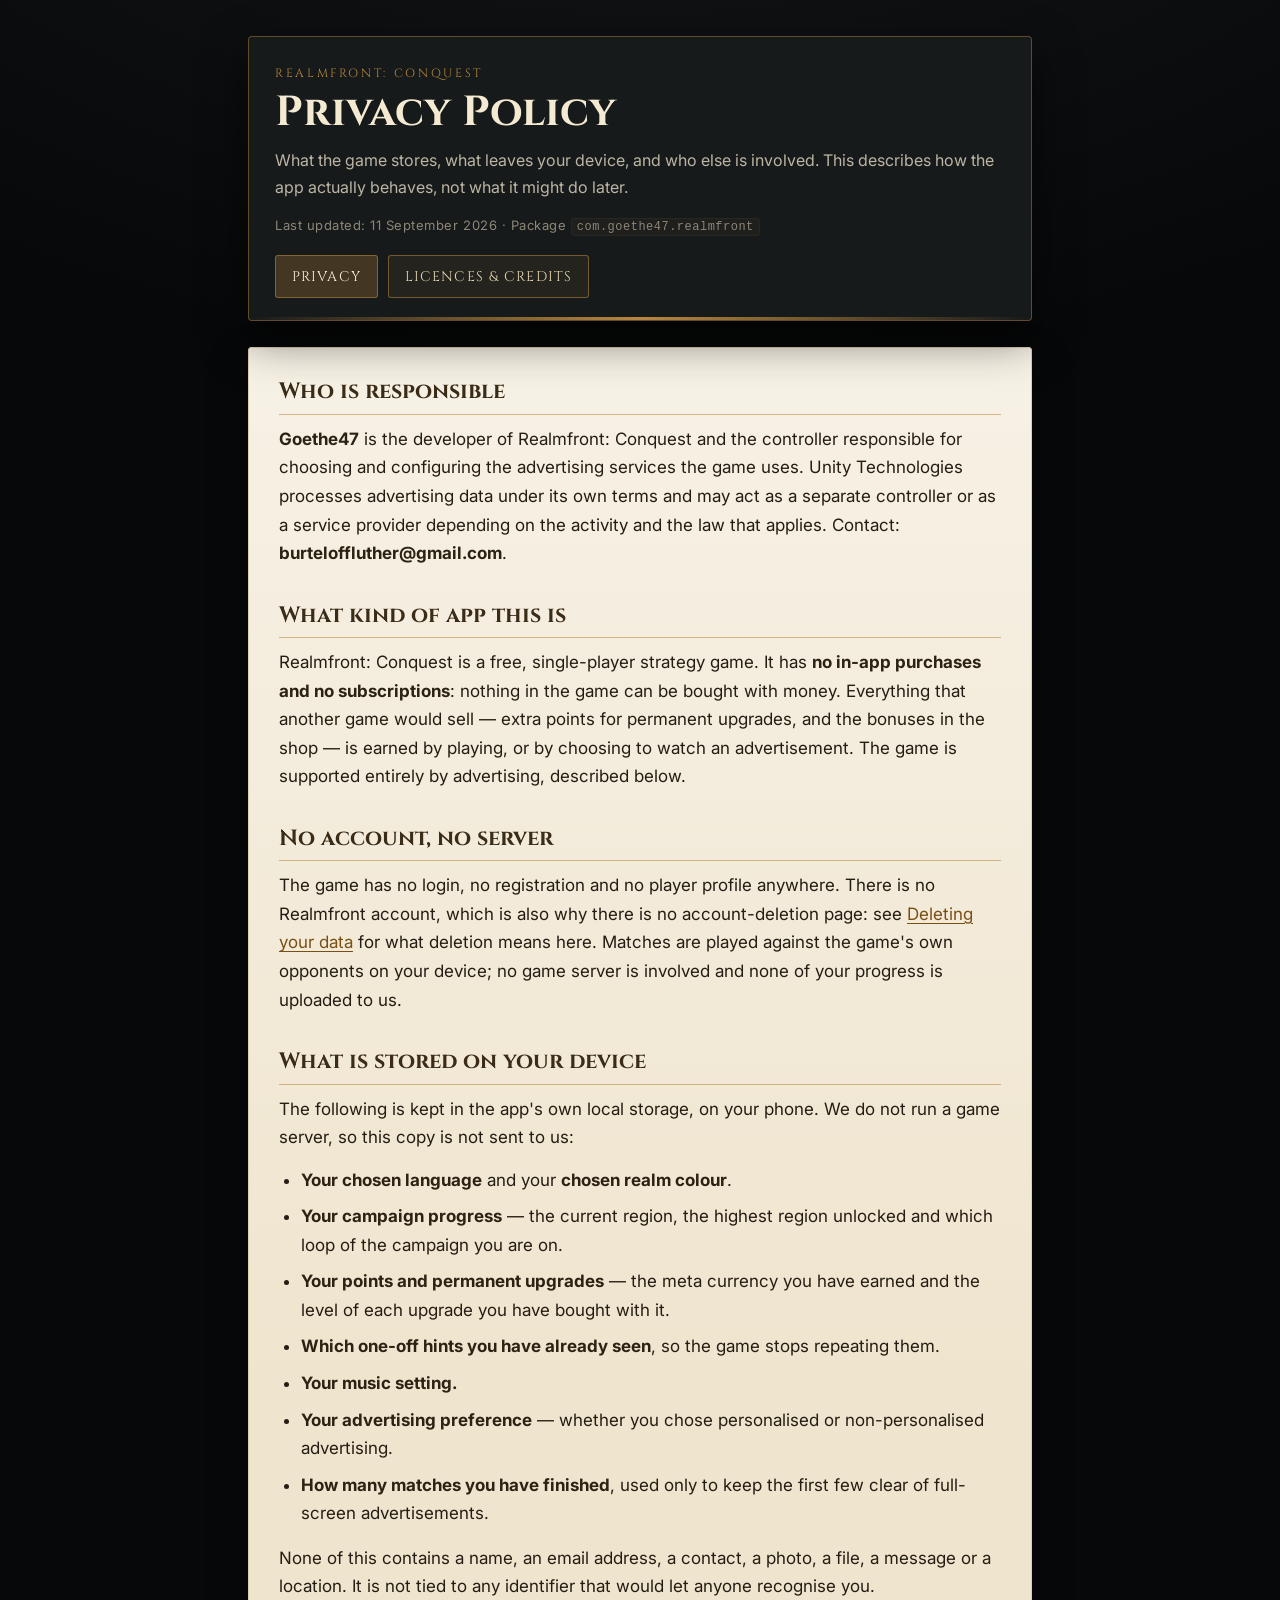
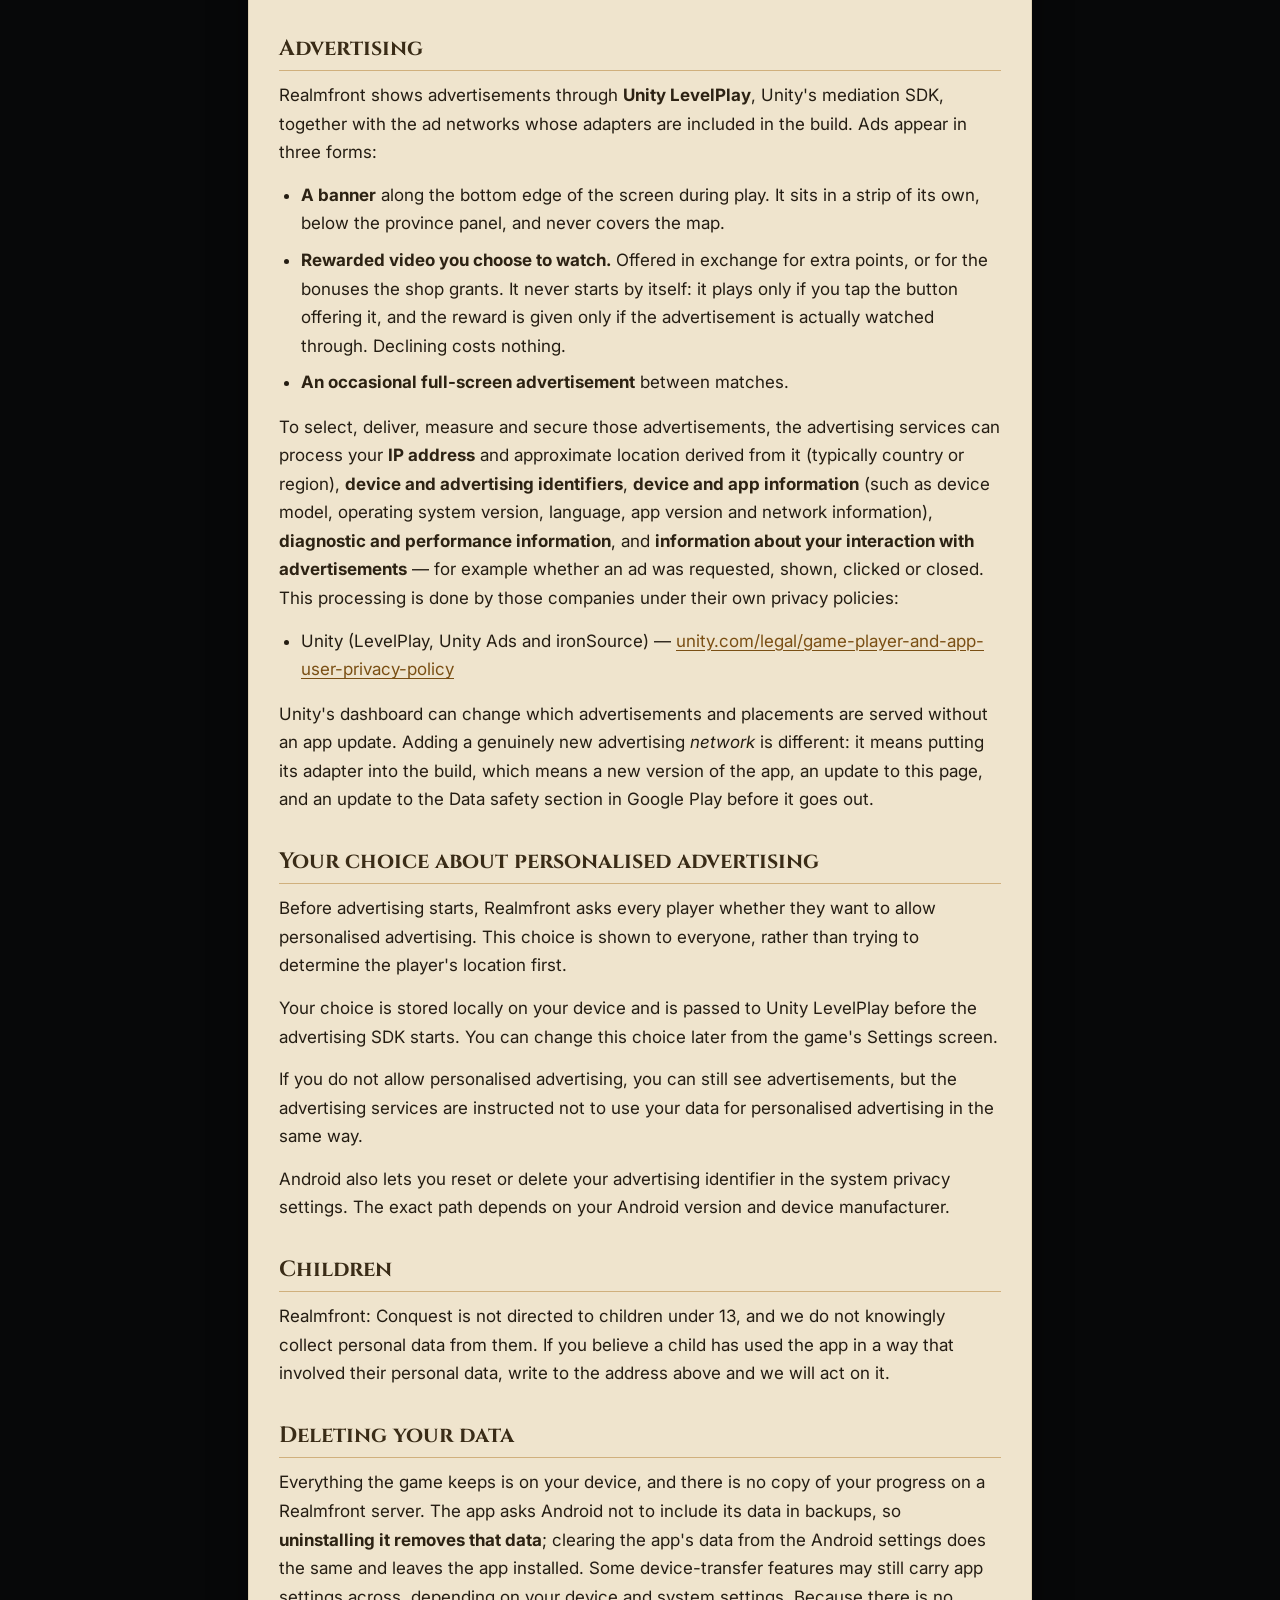
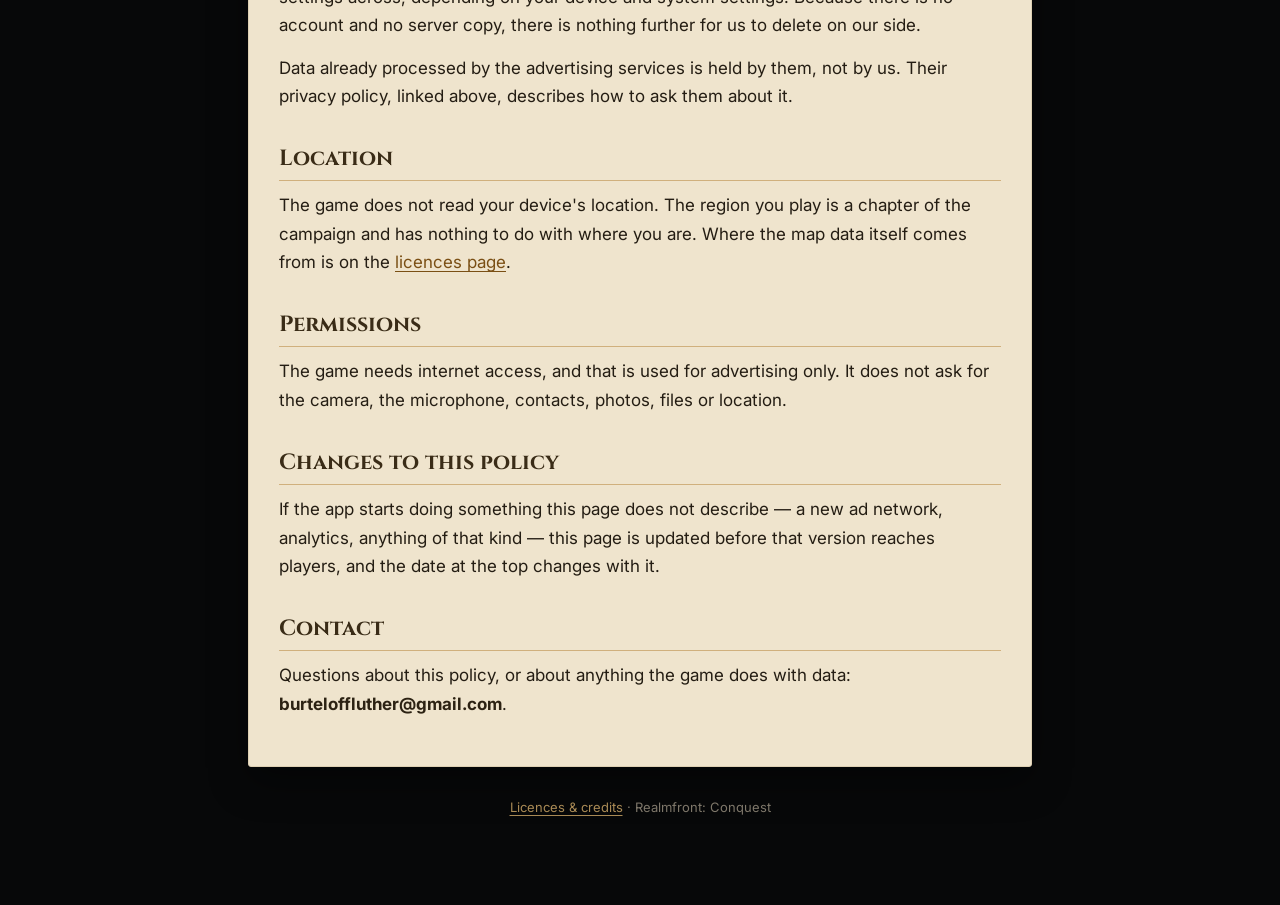
==== commit a2d16607: "Выправить политику по фактам кода Пять мест, где страница расходилась с игрой.  Раздел про согласие " ====
--- a/index.html
+++ b/index.html
@@ -13,7 +13,7 @@
       <p class="eyebrow">Realmfront: Conquest</p>
       <h1>Privacy Policy</h1>
       <p class="lead">What the game stores, what leaves your device, and who else is involved. This describes how the app actually behaves, not what it might do later.</p>
-      <p class="stamp">Last updated: 9 September 2026 · Package <code>com.goethe47.realmfront</code></p>
+      <p class="stamp">Last updated: 11 September 2026 · Package <code>com.goethe47.realmfront</code></p>
       <nav class="nav">
         <a href="index.html" aria-current="page">Privacy</a>
         <a href="licenses.html">Licences &amp; credits</a>
@@ -33,11 +33,13 @@
       <h2>What is stored on your device</h2>
       <p>The following is kept in the app's own local storage, on your phone. We do not run a game server, so this copy is not sent to us:</p>
       <ul>
-        <li><strong>Your chosen language</strong> and your <strong>banner colour</strong>.</li>
-        <li><strong>How far you have got</strong> in the campaign — the highest chapter unlocked and which loop of the campaign you are on.</li>
+        <li><strong>Your chosen language</strong> and your <strong>chosen realm colour</strong>.</li>
+        <li><strong>Your campaign progress</strong> — the current region, the highest region unlocked and which loop of the campaign you are on.</li>
         <li><strong>Your points and permanent upgrades</strong> — the meta currency you have earned and the level of each upgrade you have bought with it.</li>
         <li><strong>Which one-off hints you have already seen</strong>, so the game stops repeating them.</li>
         <li><strong>Your music setting.</strong></li>
+        <li><strong>Your advertising preference</strong> — whether you chose personalised or non-personalised advertising.</li>
+        <li><strong>How many matches you have finished</strong>, used only to keep the first few clear of full-screen advertisements.</li>
       </ul>
       <p>None of this contains a name, an email address, a contact, a photo, a file, a message or a location. It is not tied to any identifier that would let anyone recognise you.</p>
 
@@ -48,25 +50,27 @@
         <li><strong>Rewarded video you choose to watch.</strong> Offered in exchange for extra points, or for the bonuses the shop grants. It never starts by itself: it plays only if you tap the button offering it, and the reward is given only if the advertisement is actually watched through. Declining costs nothing.</li>
         <li><strong>An occasional full-screen advertisement</strong> between matches.</li>
       </ul>
-      <p>To select, deliver, measure and secure those advertisements, the ad services can process: your <strong>advertising identifier</strong>, your <strong>IP address</strong> and a rough location derived from it (typically the country), <strong>device and app information</strong> (model, operating system version, language, app version, network type), and <strong>information about the advertisement itself</strong> — that it was requested, shown, clicked or closed. This processing is done by those companies under their own privacy policies:</p>
+      <p>To select, deliver, measure and secure those advertisements, the advertising services can process your <strong>IP address</strong> and approximate location derived from it (typically country or region), <strong>device and advertising identifiers</strong>, <strong>device and app information</strong> (such as device model, operating system version, language, app version and network information), <strong>diagnostic and performance information</strong>, and <strong>information about your interaction with advertisements</strong> — for example whether an ad was requested, shown, clicked or closed. This processing is done by those companies under their own privacy policies:</p>
       <ul>
         <li>Unity (LevelPlay, Unity Ads and ironSource) — <a href="https://unity.com/legal/game-player-and-app-user-privacy-policy" rel="noopener">unity.com/legal/game-player-and-app-user-privacy-policy</a></li>
       </ul>
       <p>Unity's dashboard can change which advertisements and placements are served without an app update. Adding a genuinely new advertising <em>network</em> is different: it means putting its adapter into the build, which means a new version of the app, an update to this page, and an update to the Data safety section in Google Play before it goes out.</p>
 
       <h2>Your choice about personalised advertising</h2>
-      <p>Where the law requires it — in the European Economic Area, the United Kingdom, Switzerland, and the US states with their own rules — the game asks for your choice before advertising starts, using the consent screen provided by the advertising SDK. You can decide not to allow personalised advertising; you will still see advertisements, but they will not be chosen using your advertising identifier in the same way.</p>
-      <p>Independently of the game, Android lets you reset or delete your advertising identifier at any time, in <strong>Settings → Privacy → Ads</strong> (the exact path varies by manufacturer and Android version).</p>
+      <p>Before advertising starts, Realmfront asks every player whether they want to allow personalised advertising. This choice is shown to everyone, rather than trying to determine the player's location first.</p>
+      <p>Your choice is stored locally on your device and is passed to Unity LevelPlay before the advertising SDK starts. You can change this choice later from the game's Settings screen.</p>
+      <p>If you do not allow personalised advertising, you can still see advertisements, but the advertising services are instructed not to use your data for personalised advertising in the same way.</p>
+      <p>Android also lets you reset or delete your advertising identifier in the system privacy settings. The exact path depends on your Android version and device manufacturer.</p>
 
       <h2>Children</h2>
       <p>Realmfront: Conquest is not directed to children under 13, and we do not knowingly collect personal data from them. If you believe a child has used the app in a way that involved their personal data, write to the address above and we will act on it.</p>
 
       <h2 id="deletion">Deleting your data</h2>
-      <p>Everything the game itself keeps is on your device, so <strong>uninstalling the app removes it</strong>. Clearing the app's data from the Android settings has the same effect and leaves the app installed. Because there is no account and no server copy, there is nothing further for us to delete on our side.</p>
+      <p>Everything the game keeps is on your device, and there is no copy of your progress on a Realmfront server. The app asks Android not to include its data in backups, so <strong>uninstalling it removes that data</strong>; clearing the app's data from the Android settings does the same and leaves the app installed. Some device-transfer features may still carry app settings across, depending on your device and system settings. Because there is no account and no server copy, there is nothing further for us to delete on our side.</p>
       <p>Data already processed by the advertising services is held by them, not by us. Their privacy policy, linked above, describes how to ask them about it.</p>
 
-      <h2>Where the map comes from</h2>
-      <p>The campaign maps are generated from public-domain geographic data and drawn on your device. The game does not read your location, and the region you play has nothing to do with where you are.</p>
+      <h2>Location</h2>
+      <p>The game does not read your device's location. The region you play is a chapter of the campaign and has nothing to do with where you are. Where the map data itself comes from is on the <a href="licenses.html">licences page</a>.</p>
 
       <h2>Permissions</h2>
       <p>The game needs internet access, and that is used for advertising only. It does not ask for the camera, the microphone, contacts, photos, files or location.</p>
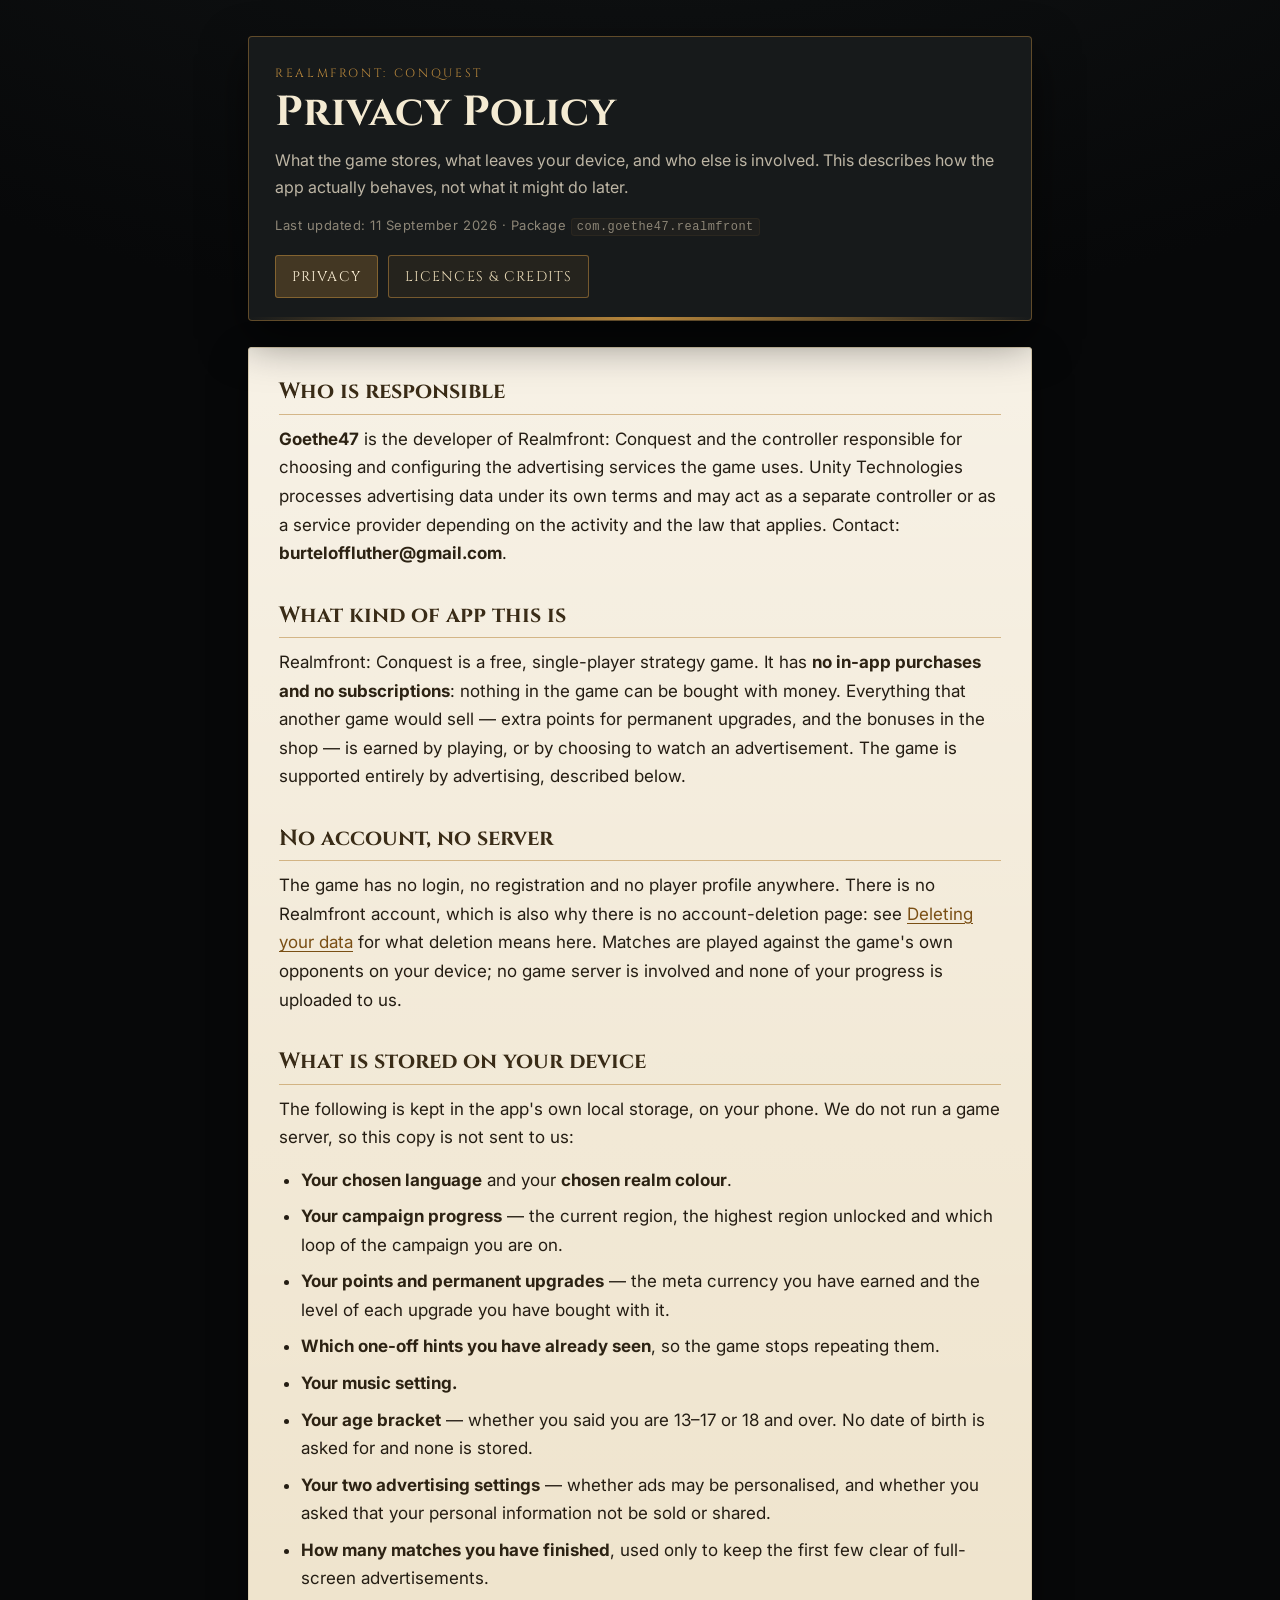
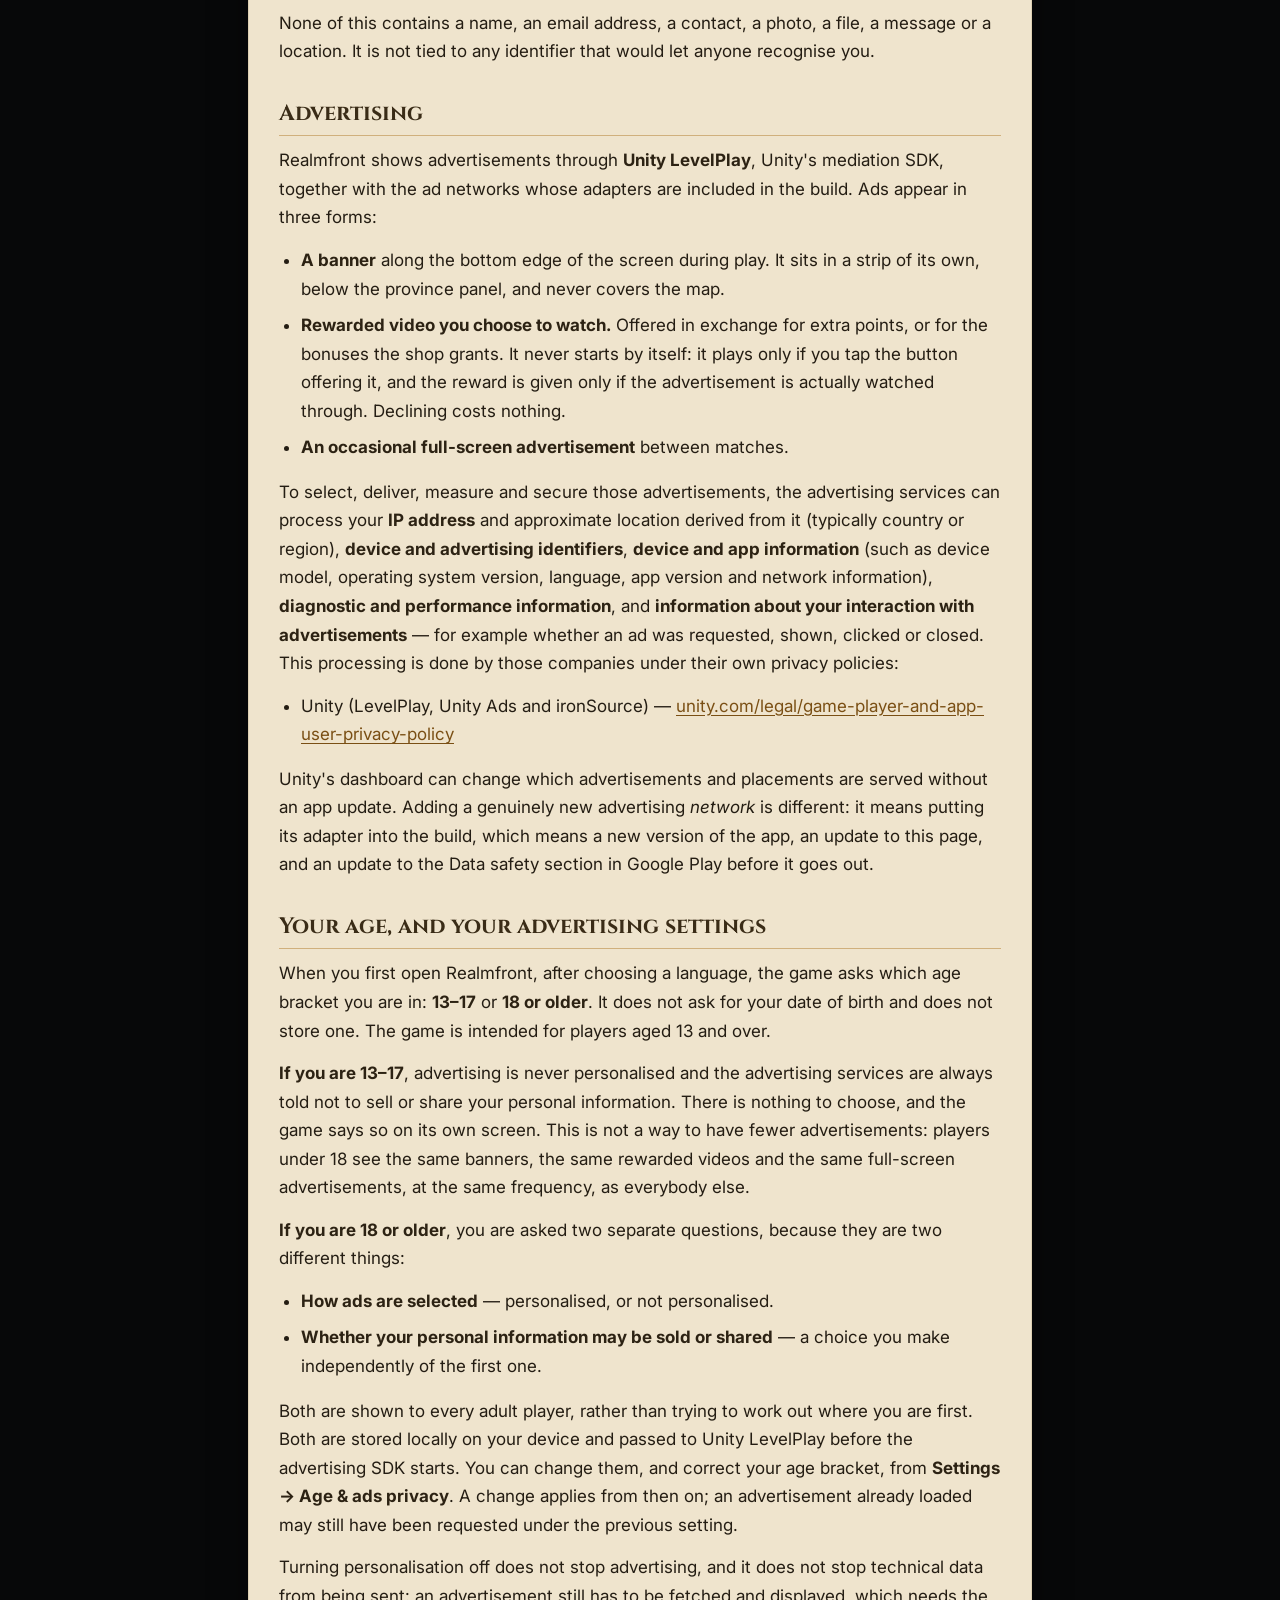
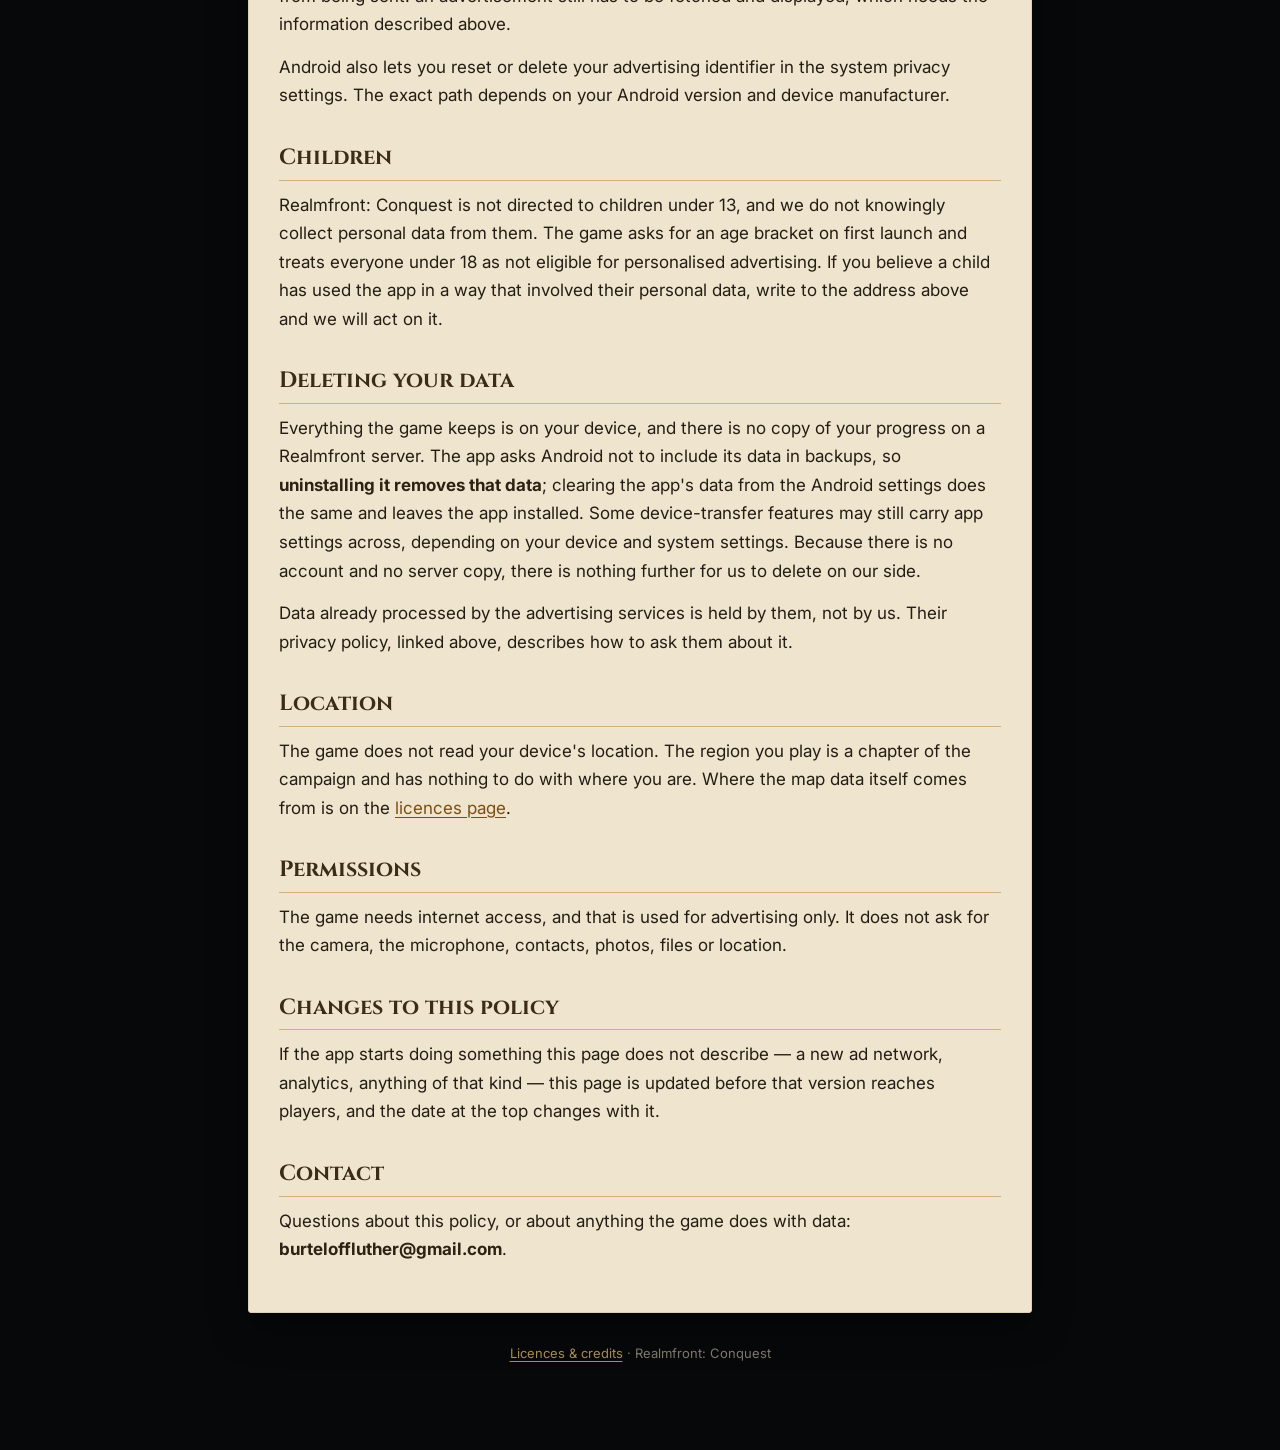
==== commit 6c8239c6: "Описать возрастной вопрос и две рекламные настройки Игра спрашивает возрастную группу и, у взрослых," ====
--- a/index.html
+++ b/index.html
@@ -38,7 +38,8 @@
         <li><strong>Your points and permanent upgrades</strong> — the meta currency you have earned and the level of each upgrade you have bought with it.</li>
         <li><strong>Which one-off hints you have already seen</strong>, so the game stops repeating them.</li>
         <li><strong>Your music setting.</strong></li>
-        <li><strong>Your advertising preference</strong> — whether you chose personalised or non-personalised advertising.</li>
+        <li><strong>Your age bracket</strong> — whether you said you are 13–17 or 18 and over. No date of birth is asked for and none is stored.</li>
+        <li><strong>Your two advertising settings</strong> — whether ads may be personalised, and whether you asked that your personal information not be sold or shared.</li>
         <li><strong>How many matches you have finished</strong>, used only to keep the first few clear of full-screen advertisements.</li>
       </ul>
       <p>None of this contains a name, an email address, a contact, a photo, a file, a message or a location. It is not tied to any identifier that would let anyone recognise you.</p>
@@ -56,14 +57,20 @@
       </ul>
       <p>Unity's dashboard can change which advertisements and placements are served without an app update. Adding a genuinely new advertising <em>network</em> is different: it means putting its adapter into the build, which means a new version of the app, an update to this page, and an update to the Data safety section in Google Play before it goes out.</p>
 
-      <h2>Your choice about personalised advertising</h2>
-      <p>Before advertising starts, Realmfront asks every player whether they want to allow personalised advertising. This choice is shown to everyone, rather than trying to determine the player's location first.</p>
-      <p>Your choice is stored locally on your device and is passed to Unity LevelPlay before the advertising SDK starts. You can change this choice later from the game's Settings screen.</p>
-      <p>If you do not allow personalised advertising, you can still see advertisements, but the advertising services are instructed not to use your data for personalised advertising in the same way.</p>
+      <h2>Your age, and your advertising settings</h2>
+      <p>When you first open Realmfront, after choosing a language, the game asks which age bracket you are in: <strong>13–17</strong> or <strong>18 or older</strong>. It does not ask for your date of birth and does not store one. The game is intended for players aged 13 and over.</p>
+      <p><strong>If you are 13–17</strong>, advertising is never personalised and the advertising services are always told not to sell or share your personal information. There is nothing to choose, and the game says so on its own screen. This is not a way to have fewer advertisements: players under 18 see the same banners, the same rewarded videos and the same full-screen advertisements, at the same frequency, as everybody else.</p>
+      <p><strong>If you are 18 or older</strong>, you are asked two separate questions, because they are two different things:</p>
+      <ul>
+        <li><strong>How ads are selected</strong> — personalised, or not personalised.</li>
+        <li><strong>Whether your personal information may be sold or shared</strong> — a choice you make independently of the first one.</li>
+      </ul>
+      <p>Both are shown to every adult player, rather than trying to work out where you are first. Both are stored locally on your device and passed to Unity LevelPlay before the advertising SDK starts. You can change them, and correct your age bracket, from <strong>Settings → Age &amp; ads privacy</strong>. A change applies from then on; an advertisement already loaded may still have been requested under the previous setting.</p>
+      <p>Turning personalisation off does not stop advertising, and it does not stop technical data from being sent: an advertisement still has to be fetched and displayed, which needs the information described above.</p>
       <p>Android also lets you reset or delete your advertising identifier in the system privacy settings. The exact path depends on your Android version and device manufacturer.</p>
 
       <h2>Children</h2>
-      <p>Realmfront: Conquest is not directed to children under 13, and we do not knowingly collect personal data from them. If you believe a child has used the app in a way that involved their personal data, write to the address above and we will act on it.</p>
+      <p>Realmfront: Conquest is not directed to children under 13, and we do not knowingly collect personal data from them. The game asks for an age bracket on first launch and treats everyone under 18 as not eligible for personalised advertising. If you believe a child has used the app in a way that involved their personal data, write to the address above and we will act on it.</p>
 
       <h2 id="deletion">Deleting your data</h2>
       <p>Everything the game keeps is on your device, and there is no copy of your progress on a Realmfront server. The app asks Android not to include its data in backups, so <strong>uninstalling it removes that data</strong>; clearing the app's data from the Android settings does the same and leaves the app installed. Some device-transfer features may still carry app settings across, depending on your device and system settings. Because there is no account and no server copy, there is nothing further for us to delete on our side.</p>
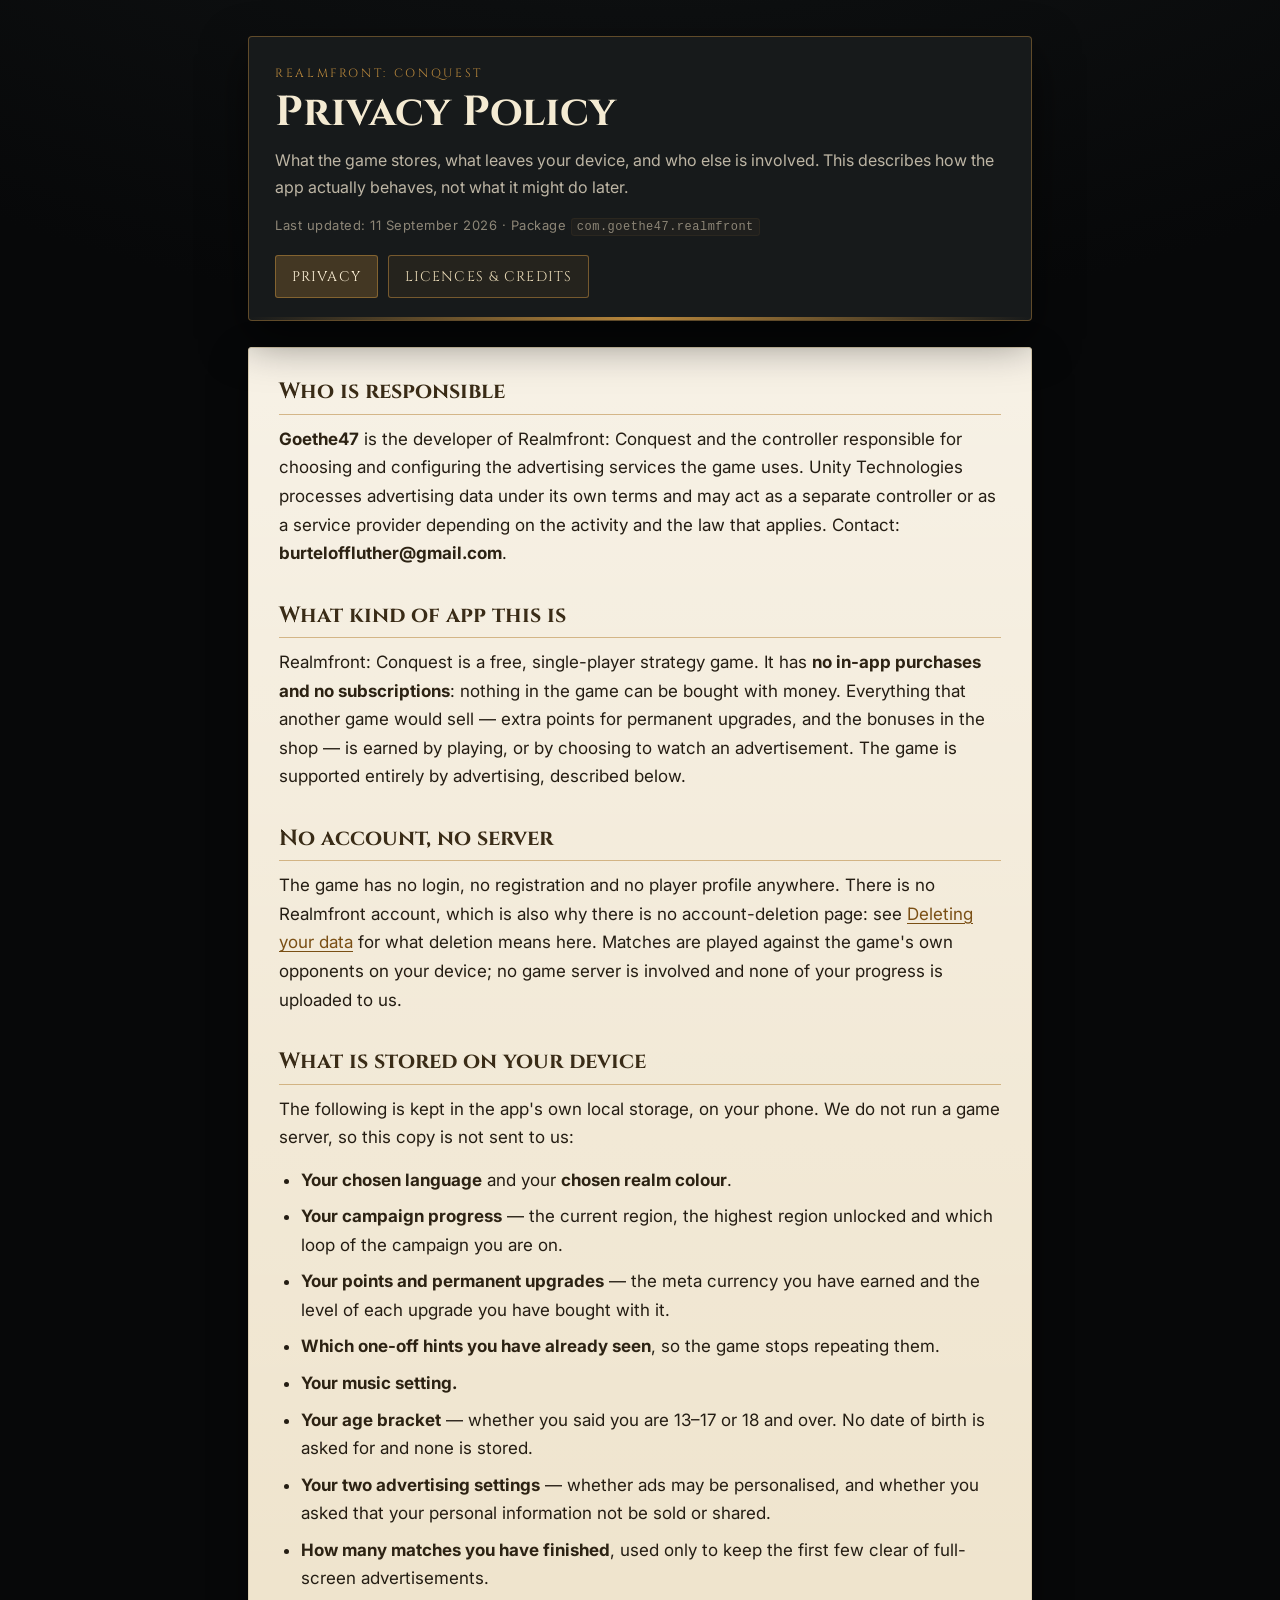
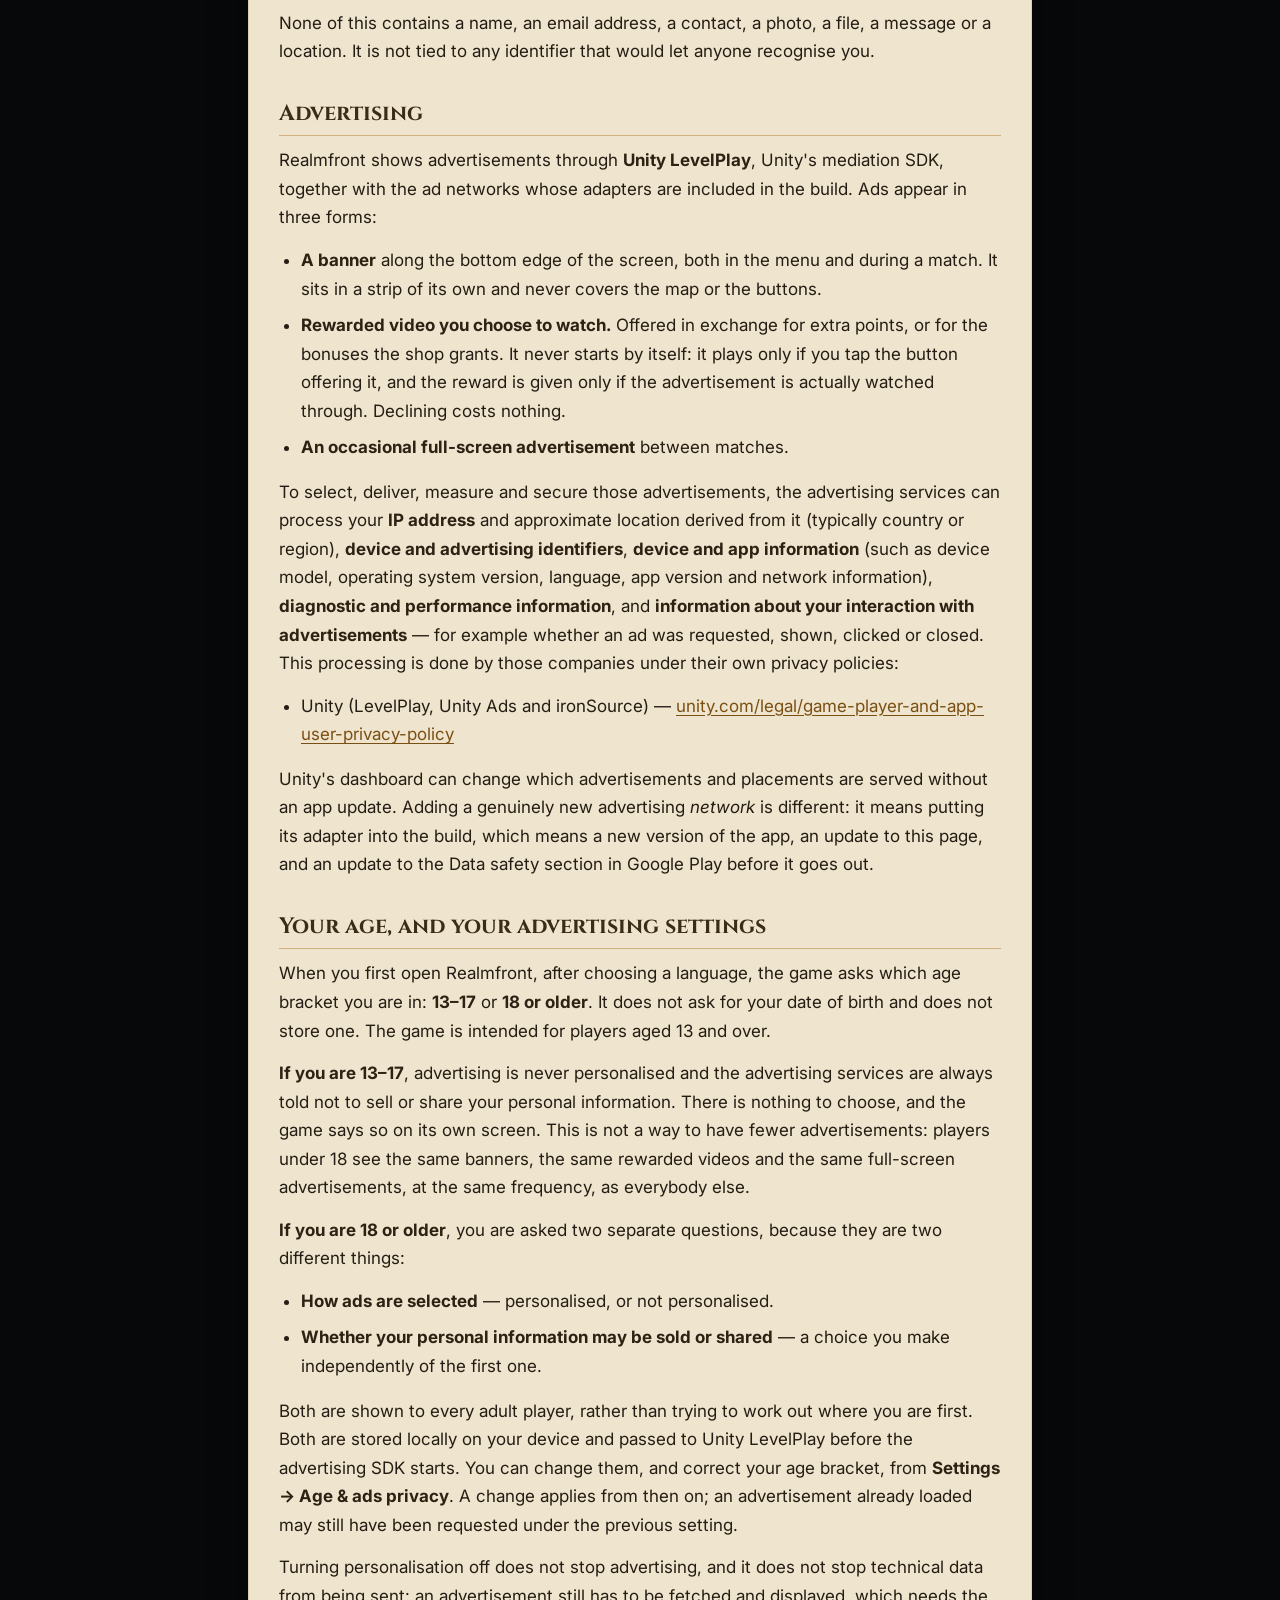
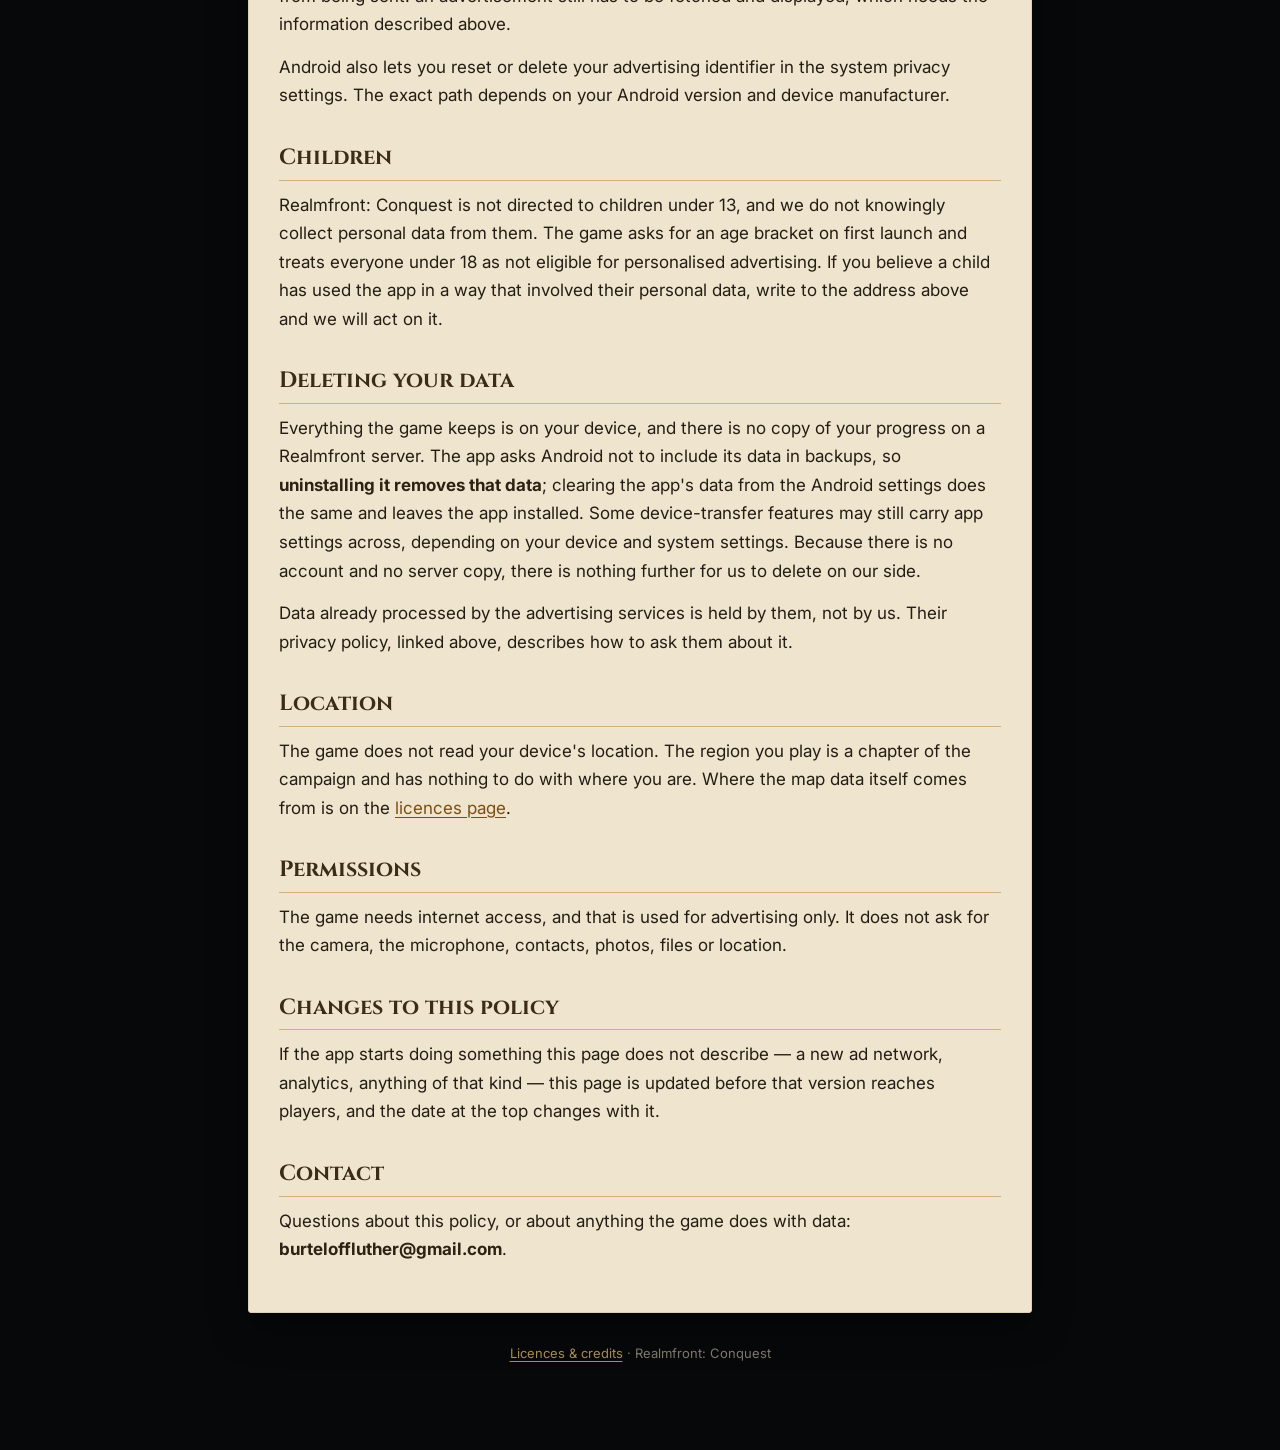
==== commit 50efbdb8: "Баннер показывается и в меню Co-Authored-By: Claude Opus 5 <noreply@anthropic.com>" ====
--- a/index.html
+++ b/index.html
@@ -47,7 +47,7 @@
       <h2>Advertising</h2>
       <p>Realmfront shows advertisements through <strong>Unity LevelPlay</strong>, Unity's mediation SDK, together with the ad networks whose adapters are included in the build. Ads appear in three forms:</p>
       <ul>
-        <li><strong>A banner</strong> along the bottom edge of the screen during play. It sits in a strip of its own, below the province panel, and never covers the map.</li>
+        <li><strong>A banner</strong> along the bottom edge of the screen, both in the menu and during a match. It sits in a strip of its own and never covers the map or the buttons.</li>
         <li><strong>Rewarded video you choose to watch.</strong> Offered in exchange for extra points, or for the bonuses the shop grants. It never starts by itself: it plays only if you tap the button offering it, and the reward is given only if the advertisement is actually watched through. Declining costs nothing.</li>
         <li><strong>An occasional full-screen advertisement</strong> between matches.</li>
       </ul>
